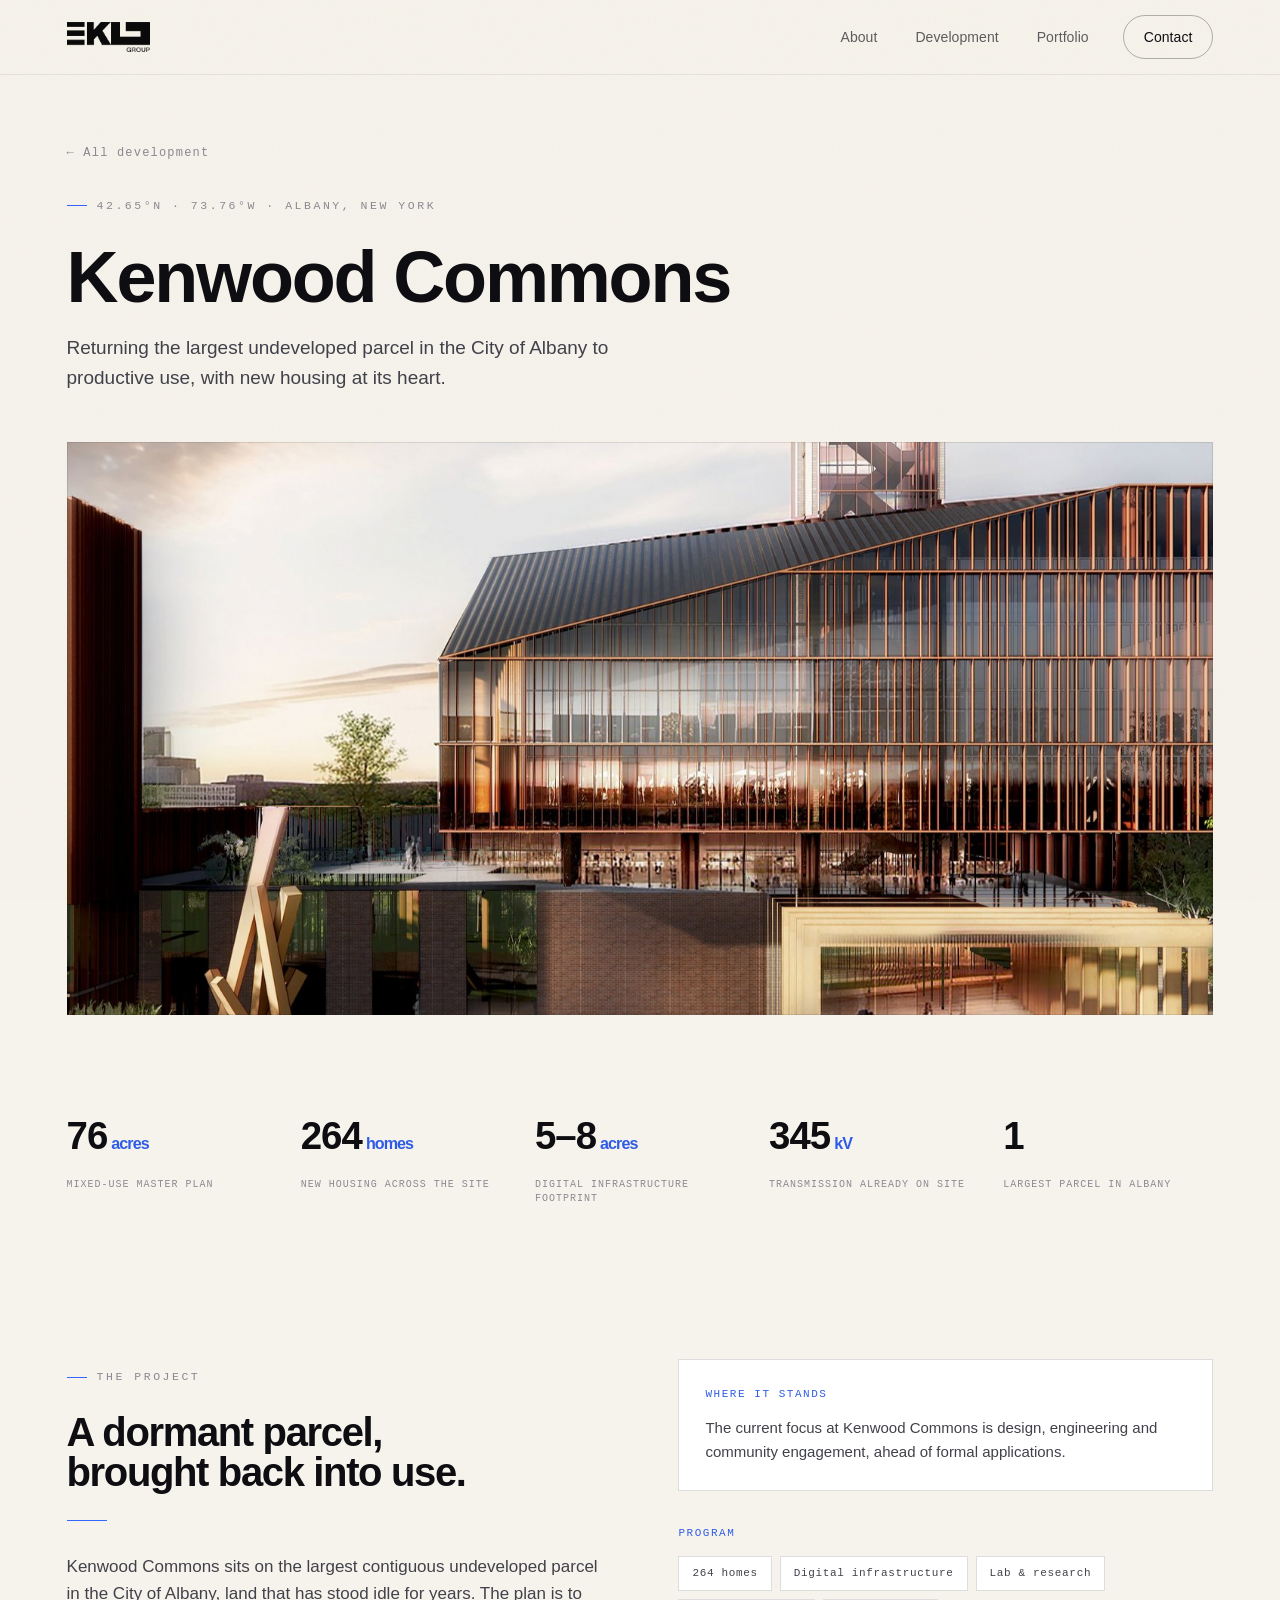
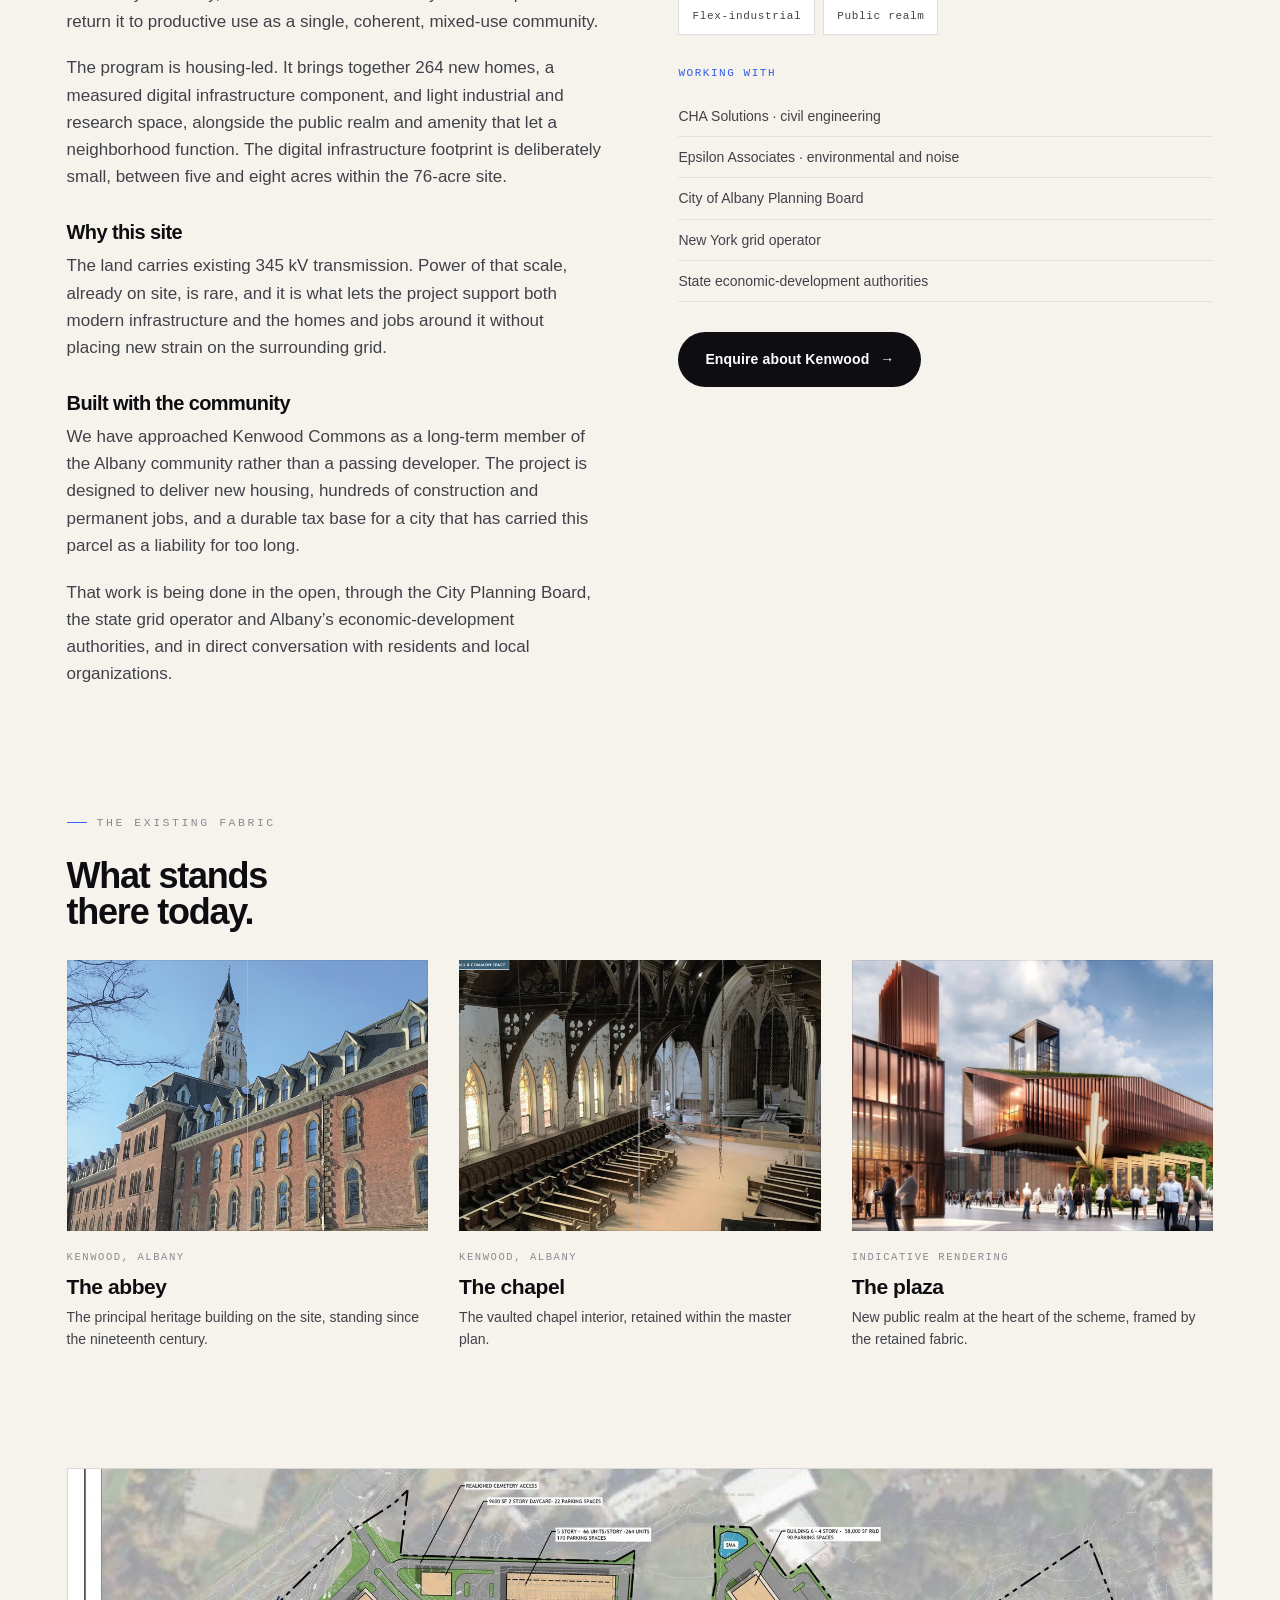
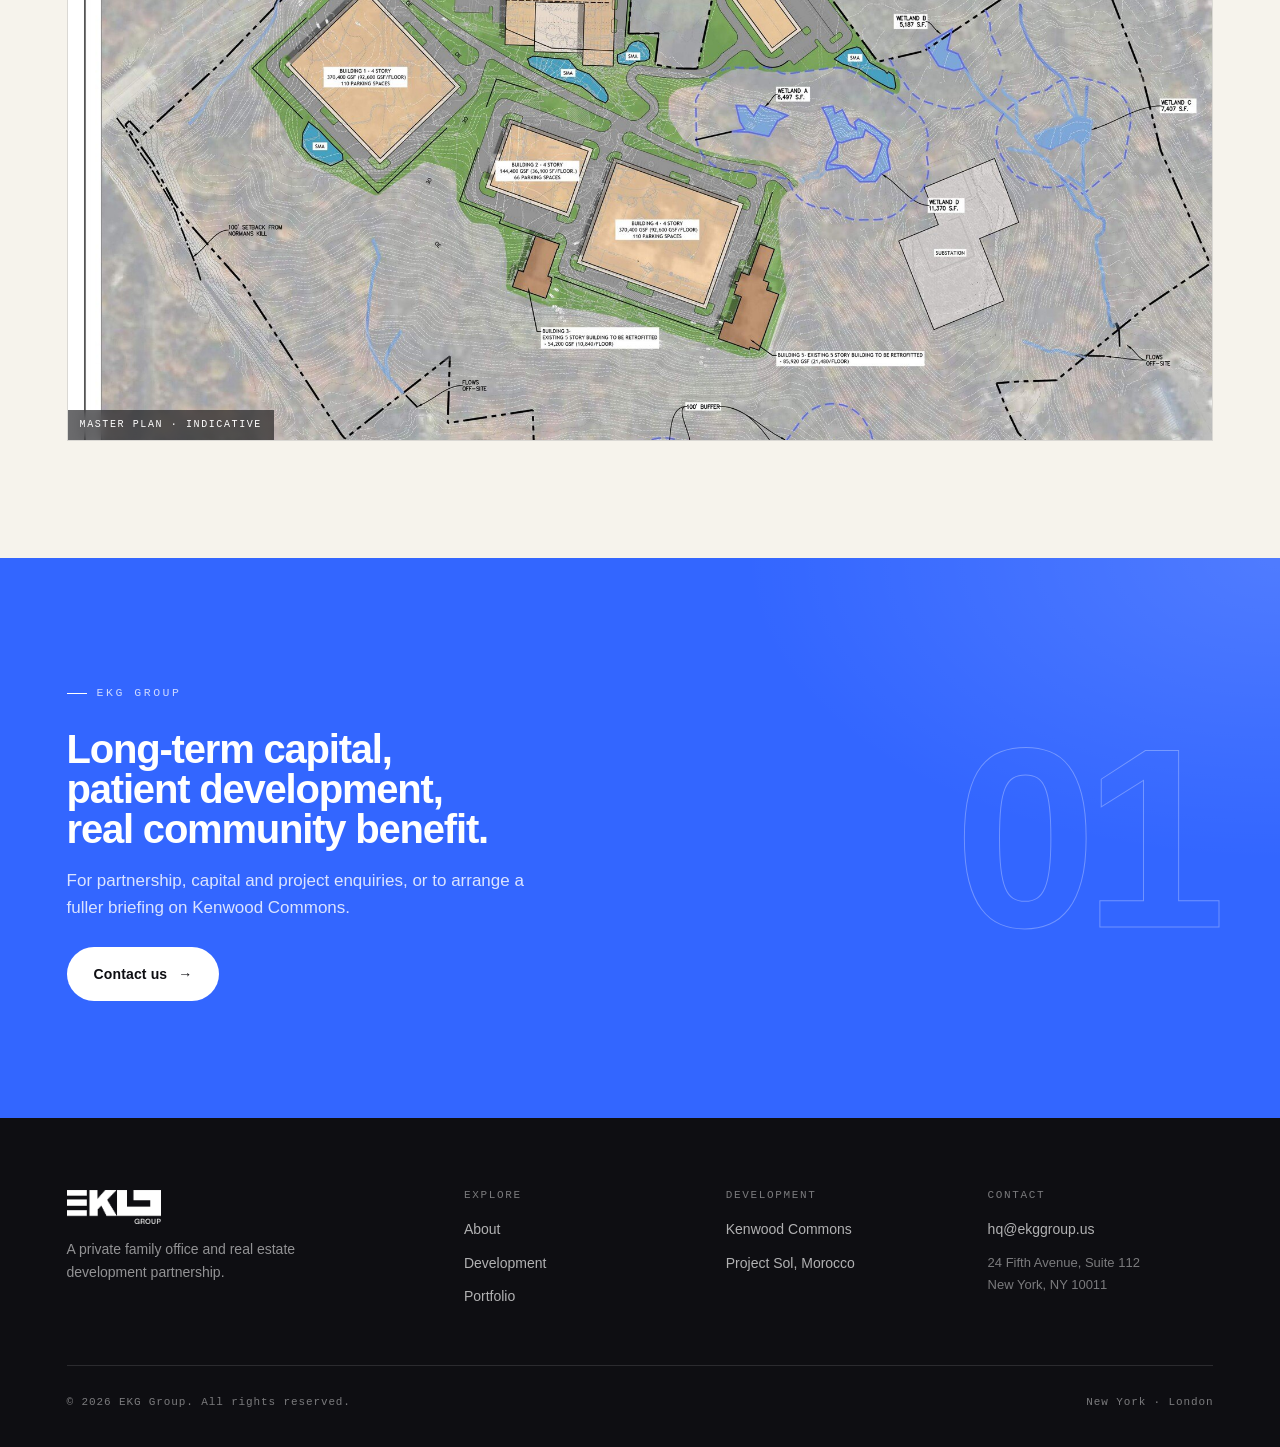
==== projects/kenwood-commons.html @ bfcb8fe4 "EKG Group website — go-live build v62" ====
<!DOCTYPE html>
<html lang="en-US">
<head>
<meta charset="UTF-8">
<meta name="viewport" content="width=device-width, initial-scale=1.0">
<title>Kenwood Commons — Albany, New York | EKG Group</title>
<meta name="description" content="Kenwood Commons is a 76-acre, housing-led mixed-use development on the largest contiguous undeveloped parcel in the City of Albany, on existing 345 kV transmission.">
<meta name="theme-color" content="#F6F3EC">
<link rel="icon" type="image/png" href="../assets/favicon.png">
<link rel="stylesheet" href="../styles.css?v=54">
<noscript><style>.reveal{opacity:1!important;transform:none!important}</style></noscript>
</head>
<body>
<div class="grain" aria-hidden="true"></div>

<!-- ===================== NAV ===================== -->
<nav class="top scrolled" id="nav">
  <a class="brand" href="../index.html" aria-label="EKG Group home">
    <img class="logo-img" src="../assets/brand/EKG_Logo_Black_trim.png" alt="EKG Group">
  </a>
  <button class="menu-btn" id="menuBtn" aria-label="Menu"><span></span><span></span><span></span></button>
  <div class="navlinks" id="navlinks">
    <a href="../index.html#about">About</a>
    <a href="../index.html#development">Development</a>
    <a href="../index.html#portfolio">Portfolio</a>
    
    <a class="cta" href="../index.html#contact">Contact</a>
  </div>
</nav>

<!-- ===================== SUBHERO ===================== -->
<header class="subhero">
  <div class="wrap">
    <a class="backlink" href="../index.html#development">&larr; All development</a>
    <span class="eyebrow">42.65&deg;N &middot; 73.76&deg;W &middot; Albany, New York</span>
    <h1 style="font-size:clamp(38px,6vw,72px);letter-spacing:-.03em">Kenwood Commons</h1>
    <p class="sub" style="max-width:56ch;margin-top:20px;font-size:19px">Returning the largest undeveloped parcel in the City of Albany to productive use, with new housing at its heart.</p>
  </div>
  <div class="wrap">
    <div class="full-media par" data-par="16"><img src="../assets/renderings/kenwood-portal.jpg" alt="Kenwood Commons portal, indicative rendering"></div>
  </div>
</header>

<!-- ===================== STATS ===================== -->
<section style="padding-top:clamp(40px,6vh,70px);padding-bottom:0">
  <div class="wrap">
    <div class="project-stats" style="border-top:0">
      <div class="stat"><div class="num">76<span class="u">acres</span></div><div class="lbl">Mixed-use master plan</div></div>
      <div class="stat"><div class="num">264<span class="u">homes</span></div><div class="lbl">New housing across the site</div></div>
      <div class="stat"><div class="num">5&ndash;8<span class="u">acres</span></div><div class="lbl">Digital infrastructure footprint</div></div>
      <div class="stat"><div class="num">345<span class="u">kV</span></div><div class="lbl">Transmission already on site</div></div>
      <div class="stat"><div class="num">1</div><div class="lbl">Largest parcel in Albany</div></div>
    </div>
  </div>
</section>

<!-- ===================== BODY ===================== -->
<section>
  <div class="wrap split" style="align-items:start">
    <div class="prose reveal">
      <span class="eyebrow">The project</span>
      <h2 class="title" style="font-size:clamp(26px,3.4vw,40px)">A dormant parcel, brought back into use.</h2>
      <hr class="accent">
      <p>Kenwood Commons sits on the largest contiguous undeveloped parcel in the City of Albany, land that has stood idle for years. The plan is to return it to productive use as a single, coherent, mixed-use community.</p>
      <p>The program is housing-led. It brings together 264 new homes, a measured digital infrastructure component, and light industrial and research space, alongside the public realm and amenity that let a neighborhood function. The digital infrastructure footprint is deliberately small, between five and eight acres within the 76-acre site.</p>
      <h3>Why this site</h3>
      <p>The land carries existing 345 kV transmission. Power of that scale, already on site, is rare, and it is what lets the project support both modern infrastructure and the homes and jobs around it without placing new strain on the surrounding grid.</p>
      <h3>Built with the community</h3>
      <p>We have approached Kenwood Commons as a long-term member of the Albany community rather than a passing developer. The project is designed to deliver new housing, hundreds of construction and permanent jobs, and a durable tax base for a city that has carried this parcel as a liability for too long.</p>
      <p>That work is being done in the open, through the City Planning Board, the state grid operator and Albany&rsquo;s economic-development authorities, and in direct conversation with residents and local organizations.</p>
    </div>

    <aside class="reveal d1" style="position:sticky;top:100px">
      <div class="callout">
        <div class="lab">Where it stands</div>
        <p style="font-size:15px">The current focus at Kenwood Commons is design, engineering and community engagement, ahead of formal applications.</p>
      </div>
      <div class="partners" style="margin-top:34px">
        <div class="lab">Program</div>
        <div class="tagrow">
          <span class="tag">264 homes</span>
          <span class="tag">Digital infrastructure</span>
          <span class="tag">Lab &amp; research</span>
          <span class="tag">Flex-industrial</span>
          <span class="tag">Public realm</span>
        </div>
      </div>
      <div class="partners" style="margin-top:30px">
        <div class="lab">Working with</div>
        <ul>
          <li>CHA Solutions &middot; civil engineering</li>
          <li>Epsilon Associates &middot; environmental and noise</li>
          <li>City of Albany Planning Board</li>
          <li>New York grid operator</li>
          <li>State economic-development authorities</li>
        </ul>
      </div>
      <a class="btn btn-primary" href="../index.html#contact" style="margin-top:30px">Enquire about Kenwood <span class="arr">&rarr;</span></a>
    </aside>
  </div>
</section>

<!-- ===================== HERITAGE ===================== -->
<section style="padding-top:0">
  <div class="wrap">
    <span class="eyebrow">The existing fabric</span>
    <h2 class="title" style="font-size:clamp(24px,3vw,36px);margin-bottom:30px">What stands there today.</h2>
    <div class="pgrid">
      <article class="pcard"><div class="ph"><img src="../assets/gallery/kenwood-abbey.jpg" alt="The historic abbey building at Kenwood" loading="lazy"></div><div class="meta"><div class="loc">Kenwood, Albany</div><h3>The abbey</h3><p>The principal heritage building on the site, standing since the nineteenth century.</p></div></article>
      <article class="pcard"><div class="ph"><img src="../assets/gallery/kenwood-chapel.jpg" alt="The chapel interior at Kenwood" loading="lazy"></div><div class="meta"><div class="loc">Kenwood, Albany</div><h3>The chapel</h3><p>The vaulted chapel interior, retained within the master plan.</p></div></article>
      <article class="pcard"><div class="ph"><img src="../assets/renderings/kenwood-plaza.jpg" alt="Kenwood Commons plaza, indicative rendering" loading="lazy"></div><div class="meta"><div class="loc">Indicative rendering</div><h3>The plaza</h3><p>New public realm at the heart of the scheme, framed by the retained fabric.</p></div></article>
    </div>
  </div>
</section>

<!-- ===================== SITE PLAN ===================== -->
<section style="padding-top:0">
  <div class="wrap">
    <div class="media reveal" style="aspect-ratio:16/8;border:1px solid var(--line)">
      <img src="../assets/renderings/kenwood-plan.jpg" alt="Kenwood Commons master plan" style="object-position:50% 35%">
      <span class="cap">Master plan &middot; indicative</span>
    </div>
  </div>
</section>

<!-- ===================== CLOSING CTA ===================== -->
<section class="divider">
  <div class="wrap">
    <div>
      <span class="eyebrow">EKG Group</span>
      <h2>Long-term capital, patient development, real community benefit.</h2>
      <p class="sub">For partnership, capital and project enquiries, or to arrange a fuller briefing on Kenwood Commons.</p>
      <a class="btn btn-primary" href="../index.html#contact" style="margin-top:26px">Contact us <span class="arr">&rarr;</span></a>
    </div>
    <div class="bignum" aria-hidden="true">01</div>
  </div>
</section>

<!-- ===================== FOOTER ===================== -->
<footer>
  <div class="wrap">
    <div class="ftop">
      <div style="max-width:32ch">
        <img class="logo-img" src="../assets/brand/EKG_Logo_White_trim.png" alt="EKG Group">
        <p style="font-size:14px;color:rgba(255,255,255,.55);margin-top:14px">A private family office and real estate development partnership.</p>
      </div>
      <div class="fcol">
        <h4>Explore</h4>
        <a href="../index.html#about">About</a>
        <a href="../index.html#development">Development</a>
        <a href="../index.html#portfolio">Portfolio</a>
        
      </div>
      <div class="fcol">
        <h4>Development</h4>
        <a href="kenwood-commons.html">Kenwood Commons</a>
        <a href="../index.html#sababa">Project Sol, Morocco</a>
      </div>
      <div class="fcol">
        <h4>Contact</h4>
        <a href="mailto:hq@ekggroup.us">hq@ekggroup.us</a>
        <address>24 Fifth Avenue, Suite 112<br>New York, NY 10011</address>
      </div>
    </div>
    <div class="fbot">
      <span>&copy; 2026 EKG Group. All rights reserved.</span>
      <span>New York &middot; London</span>
    </div>
  </div>
</footer>

<script src="../motion.js?v=54"></script>
<script>
const mb=document.getElementById('menuBtn'),nl=document.getElementById('navlinks');
mb.addEventListener('click',()=>{mb.classList.toggle('open');nl.classList.toggle('open');});
nl.querySelectorAll('a').forEach(a=>a.addEventListener('click',()=>{mb.classList.remove('open');nl.classList.remove('open');}));
</script>
</body>
</html>
---- styles.css ----
/* ============================================================
   EKG GROUP — flagship site (v3.4)
   Drafting-paper light. Warm cream ground, hairline structure,
   ink type, engineering-mono annotations, one electric blue.
   Keeps: animated hero grid (blue on paper), telemetry readouts,
   before/after comparator, draggable filmstrip.
   ============================================================ */

:root{
  --blue:#3366FF;
  --blue-lift:#2E5CE6;      /* on light ground, "lift" = slightly deeper for contrast */
  --blue-deep:#1E3AC0;
  --blue-glow:rgba(51,102,255,.30);

  --paper:#F6F3EC;          /* warm drafting-paper ground */
  --paper-2:#FFFFFF;        /* alternating band */
  --card:#FFFFFF;           /* raised tile fill on paper */
  --card-2:#FBF9F4;         /* tile fill on white bands */
  --ink:#0E0E12;            /* headings / footer ground */
  --ink-2:#14141A;
  --body:#41414A;           /* body text */
  --fog:#41414A;            /* legacy alias — body text */
  --mute:#8A8A92;           /* labels / captions */
  --line:rgba(14,14,18,.14);
  --line-2:rgba(14,14,18,.07);
  --line-w:rgba(255,255,255,.12);   /* hairlines on dark/blue grounds */

  --max:1320px;
  --gutter:clamp(22px,5.2vw,88px);
  --sans:'Helvetica Neue','Inter',-apple-system,BlinkMacSystemFont,Arial,sans-serif;
  --mono:'SF Mono',ui-monospace,'JetBrains Mono','Menlo',monospace;
  --ease:cubic-bezier(.22,.61,.36,1);
  --ease-out:cubic-bezier(.16,1,.3,1);
}

*{box-sizing:border-box;margin:0;padding:0}
html{scroll-behavior:smooth;-webkit-text-size-adjust:100%}
body{
  font-family:var(--sans);
  color:var(--body);
  background:var(--paper);
  line-height:1.6;
  font-size:17px;font-weight:400;
  -webkit-font-smoothing:antialiased;-moz-osx-font-smoothing:grayscale;
  overflow-x:hidden;
}
img{max-width:100%;display:block}
a{color:inherit;text-decoration:none}
::selection{background:var(--blue);color:#fff}

/* ---------- Type ---------- */
h1,h2,h3,h4{color:var(--ink);font-weight:700;letter-spacing:-.03em;line-height:1.0}
.eyebrow{
  display:inline-flex;align-items:center;gap:10px;
  font-family:var(--mono);
  font-size:11.5px;font-weight:500;letter-spacing:.22em;text-transform:uppercase;
  color:var(--mute);margin-bottom:26px;
}
.eyebrow::before{content:"";width:20px;height:1px;background:var(--blue)}
.eyebrow.plain::before{display:none}
.eyebrow.blue{color:var(--blue-lift)}
h2.title{font-size:clamp(26px,3.8vw,48px);max-width:19ch;letter-spacing:-.034em;text-wrap:balance}
.accent{width:40px;height:1px;background:var(--blue);margin:28px 0 32px;border:0}
.lead{font-size:clamp(18px,2vw,23px);line-height:1.5;color:var(--body);max-width:60ch;font-weight:400}
p+p{margin-top:1.15em}
.fine{font-size:13px;color:var(--mute);letter-spacing:.01em}

/* registration mark — subtle technical crosshair */
.reg{position:relative;display:inline-block;width:15px;height:15px;opacity:.6;flex:0 0 auto}
.reg::before,.reg::after{content:"";position:absolute;background:var(--blue-lift)}
.reg::before{left:50%;top:0;bottom:0;width:1px;transform:translateX(-50%)}
.reg::after{top:50%;left:0;right:0;height:1px;transform:translateY(-50%)}

/* ---------- Layout ---------- */
.wrap{max-width:var(--max);margin:0 auto;padding:0 var(--gutter)}
section{padding:clamp(88px,13vh,168px) 0;position:relative}
.band-2{background:var(--paper-2)}
.hair{height:1px;background:var(--line);border:0}
.split{display:grid;grid-template-columns:1fr 1fr;gap:clamp(40px,6vw,96px);align-items:center}
.split.text-right .col-text{order:2}

/* ---------- Buttons ---------- */
.btn{
  display:inline-flex;align-items:center;gap:11px;
  font-size:14px;font-weight:600;letter-spacing:.01em;
  padding:15px 26px;border-radius:44px;cursor:pointer;border:1px solid transparent;
  transition:transform .3s var(--ease),background .3s,color .3s,border-color .3s,box-shadow .3s;
  white-space:nowrap;
}
.btn .arr{transition:transform .3s var(--ease)}
.btn:hover .arr{transform:translateX(4px)}
.btn-primary{background:var(--ink);color:#fff}
.btn-primary:hover{transform:translateY(-2px);background:var(--blue)}
.btn-ghost{border-color:rgba(14,14,18,.3);color:var(--ink)}
.btn-ghost:hover{border-color:var(--ink);background:rgba(14,14,18,.04)}
.btn-blue{background:var(--blue);color:#fff;box-shadow:0 12px 34px -14px var(--blue-glow)}
.btn-blue:hover{background:var(--blue-deep);transform:translateY(-2px)}
.btn-dark{background:var(--ink);color:#fff}
.btn-dark:hover{transform:translateY(-2px);background:var(--blue)}

/* ---------- Nav ---------- */
nav.top{
  position:fixed;top:0;left:0;right:0;z-index:100;
  display:flex;align-items:center;justify-content:space-between;
  padding:24px var(--gutter);
  transition:background .4s var(--ease),padding .4s var(--ease),border-color .4s;
  border-bottom:1px solid transparent;
}
nav.top.scrolled .brand .logo-img{height:30px}
nav.top.scrolled{
  background:rgba(246,243,236,.82);
  backdrop-filter:saturate(160%) blur(16px);-webkit-backdrop-filter:saturate(160%) blur(16px);
  border-bottom-color:var(--line-2);
  padding-top:15px;padding-bottom:15px;
}
.brand{display:flex;align-items:center;gap:11px;z-index:2}
.brand .logo-img{height:36px;width:auto;display:block;transition:height .35s var(--ease)}
.navlinks{display:flex;gap:6px;align-items:center}
.navlinks a{
  position:relative;font-size:14px;font-weight:500;letter-spacing:.005em;color:rgba(14,14,18,.66);
  padding:9px 16px;transition:color .22s;
}
.navlinks a:not(.cta)::after{
  content:"";position:absolute;left:16px;right:16px;bottom:6px;height:1px;background:var(--blue-lift);
  transform:scaleX(0);transform-origin:left;transition:transform .3s var(--ease);
}
.navlinks a:not(.cta):hover{color:var(--ink)}
.navlinks a:not(.cta):hover::after{transform:scaleX(1)}
.navlinks a.cta{
  border:1px solid rgba(14,14,18,.3);border-radius:44px;color:var(--ink);margin-left:12px;padding:10px 20px;
  transition:background .25s,color .25s,border-color .25s;
}
.navlinks a.cta:hover{background:var(--ink);color:#fff;border-color:var(--ink)}
.menu-btn{display:none;background:none;border:0;cursor:pointer;width:30px;height:22px;position:relative;z-index:2}
.menu-btn span{position:absolute;left:0;right:0;height:2px;background:var(--ink);transition:.3s var(--ease)}
.menu-btn span:nth-child(1){top:2px}
.menu-btn span:nth-child(2){top:10px}
.menu-btn span:nth-child(3){top:18px}
.menu-btn.open span:nth-child(1){top:10px;transform:rotate(45deg)}
.menu-btn.open span:nth-child(2){opacity:0}
.menu-btn.open span:nth-child(3){top:10px;transform:rotate(-45deg)}

/* ============================================================
   HERO — drafting paper, split: statement left, image stack right.
   The animated blue grid draws across the whole sheet.
   ============================================================ */
.hero{
  position:relative;min-height:100vh;min-height:100svh;
  display:flex;flex-direction:column;justify-content:flex-end;
  overflow:hidden;background:var(--paper);
  padding-top:clamp(96px,11.5vh,136px);
  padding-bottom:clamp(24px,4vh,52px);
}
.hero .scrim{
  position:absolute;inset:0;z-index:1;
  background:
    radial-gradient(110% 70% at 82% 0%,rgba(51,102,255,.07),transparent 55%),
    radial-gradient(90% 60% at 0% 100%,rgba(51,102,255,.05),transparent 60%);
}
#gridcanvas{position:absolute;inset:0;z-index:2}
.hero .inner{position:relative;z-index:3;width:100%;max-width:var(--max);margin:0 auto;padding:0 var(--gutter)}
.hgrid{display:grid;grid-template-columns:1.04fr .96fr;gap:clamp(36px,5vw,84px);align-items:center}
.hero .eyebrow{color:var(--mute)}
.hero .eyebrow::before{background:var(--blue-lift)}
.hero h1{
  font-size:clamp(32px,4vw,56px);line-height:1.02;letter-spacing:-.038em;max-width:17ch;font-weight:700;
}
.hero h1 .hl{color:var(--blue)}
.hero .sub{
  font-size:clamp(16.5px,1.5vw,19px);color:var(--body);max-width:52ch;margin-top:26px;line-height:1.58;
}
.hero .actions{display:flex;gap:14px;flex-wrap:wrap;margin-top:34px}

/* hero image stack — staggered pair, paper-framed */
.hmedia{position:relative;min-height:clamp(380px,52vh,560px)}
.hmedia .hm{position:absolute;overflow:hidden;background:var(--card)}
.hmedia .hm img{width:100%;height:100%;object-fit:cover}
.hmedia .hm .cap{
  position:absolute;left:0;bottom:0;z-index:3;
  font-family:var(--mono);font-size:9.5px;letter-spacing:.15em;text-transform:uppercase;
  color:#fff;background:rgba(8,8,11,.6);backdrop-filter:blur(6px);padding:7px 11px;font-weight:500;
}
.hmedia .hm::after{content:"";position:absolute;inset:0;border:1px solid rgba(14,14,18,.1);pointer-events:none}
.hmedia .hm-main{top:0;right:0;width:76%;height:86%;box-shadow:0 30px 70px -34px rgba(14,14,18,.4)}
.hmedia .hm-main .cap{left:auto;right:0}
.hmedia .hm-sub{
  left:0;bottom:0;width:52%;aspect-ratio:16/11;
  border:6px solid var(--paper);box-shadow:0 26px 60px -28px rgba(14,14,18,.45);
}

/* staged entrance */
.hero .eyebrow,.hero h1,.hero .sub,.hero .actions,.hero .ticker,.hero .hmedia{opacity:0;transform:translateY(26px)}
.hero-in .hero .eyebrow{transition:opacity .8s var(--ease-out) .12s,transform .8s var(--ease-out) .12s;opacity:1;transform:none}
.hero-in .hero h1{transition:opacity 1s var(--ease-out) .26s,transform 1s var(--ease-out) .26s;opacity:1;transform:none}
.hero-in .hero .sub{transition:opacity .9s var(--ease-out) .48s,transform .9s var(--ease-out) .48s;opacity:1;transform:none}
.hero-in .hero .actions{transition:opacity .9s var(--ease-out) .64s,transform .9s var(--ease-out) .64s;opacity:1;transform:none}
.hero-in .hero .hmedia{transition:opacity 1.1s var(--ease-out) .4s,transform 1.1s var(--ease-out) .4s;opacity:1;transform:none}
.hero-in .hero .ticker{transition:opacity 1s var(--ease-out) .88s,transform 1s var(--ease-out) .88s;opacity:1;transform:none}

/* hero telemetry ticker */
.ticker{display:flex;flex-wrap:wrap;margin-top:clamp(26px,4vh,50px);border-top:1px solid var(--line);padding-top:24px}
.ticker .ti{padding-right:clamp(26px,4vw,60px);margin-right:clamp(26px,4vw,60px);border-right:1px solid var(--line-2)}
.ticker .ti:last-child{border-right:0;margin-right:0}
.ticker .tv{font-size:clamp(21px,2.3vw,28px);color:var(--ink);font-weight:600;letter-spacing:-.02em;line-height:1}
.ticker .tl{display:block;font-family:var(--mono);font-size:10.5px;letter-spacing:.16em;text-transform:uppercase;color:var(--mute);margin-top:10px}

/* ============================================================
   MARQUEE
   ============================================================ */
.marquee{background:var(--paper-2);border-top:1px solid var(--line-2);border-bottom:1px solid var(--line-2);
  padding:22px 0;overflow:hidden;position:relative}
.marquee .track{display:flex;white-space:nowrap;width:max-content;animation:scrollx 46s linear infinite}
.marquee:hover .track{animation-play-state:paused}
.marquee .mi{font-family:var(--mono);font-size:12px;letter-spacing:.16em;text-transform:uppercase;color:var(--mute);
  padding:0 30px;display:inline-flex;align-items:center;gap:30px}
.marquee .mi::after{content:"+";color:var(--blue);font-size:12px}
@keyframes scrollx{to{transform:translateX(-50%)}}

/* ============================================================
   MEDIA — sharp rectangles, hairline frame
   ============================================================ */
.media{position:relative;overflow:hidden;background:var(--card-2)}
.media img{width:100%;height:100%;object-fit:cover;transition:transform 1.2s var(--ease-out)}
.arch-tr,.arch-tl,.arch-full{border-radius:0}
.media .cap{
  position:absolute;left:0;bottom:0;z-index:3;
  font-family:var(--mono);font-size:10px;letter-spacing:.16em;text-transform:uppercase;
  color:#fff;background:rgba(8,8,11,.6);backdrop-filter:blur(6px);
  padding:7px 12px;font-weight:500;
}
.media .frameline{position:absolute;inset:0;z-index:2;border:1px solid rgba(14,14,18,.1);pointer-events:none}
.par img{will-change:transform}

/* ============================================================
   ABOUT — layered image pair
   ============================================================ */
.figrow{display:flex;gap:44px;margin-top:44px;flex-wrap:wrap}
.figrow .fig .fn{font-size:clamp(26px,3vw,40px);font-weight:700;color:var(--ink);letter-spacing:-.025em;font-variant-numeric:tabular-nums;line-height:1}
.figrow .fig .fn .u{color:var(--blue-lift);font-size:.5em;font-weight:600}
.figrow .fig .fl{font-family:var(--mono);font-size:11px;letter-spacing:.13em;text-transform:uppercase;color:var(--mute);margin-top:11px}
.col-media{position:relative}
.col-media .media{aspect-ratio:4/5}
.col-media .stack2{
  position:absolute;left:calc(-1 * clamp(18px,3vw,44px));bottom:calc(-1 * clamp(22px,4vh,46px));
  width:48%;aspect-ratio:16/11;overflow:hidden;z-index:4;
  border:6px solid var(--paper);box-shadow:0 26px 60px -28px rgba(14,14,18,.4);background:var(--card);
}
.col-media .stack2 img{width:100%;height:100%;object-fit:cover}
/* main About image caption sits right so the overlapping inset never covers it */
.col-media > .media > .cap{left:auto;right:0}
.col-media .stack2 .cap{
  position:absolute;left:0;bottom:0;font-family:var(--mono);font-size:9px;letter-spacing:.14em;text-transform:uppercase;
  color:#fff;background:rgba(8,8,11,.6);padding:6px 10px;
}

/* ============================================================
   APPROACH — hairline grid
   ============================================================ */
.approach-head{max-width:60ch;margin-bottom:clamp(44px,7vh,80px)}
.approach-grid{display:grid;grid-template-columns:repeat(2,1fr);border-top:1px solid var(--line)}
.acell{padding:clamp(30px,3.6vw,52px) clamp(30px,3.6vw,52px) clamp(34px,4vw,58px);
  border-bottom:1px solid var(--line);position:relative;transition:background .35s var(--ease)}
.acell:nth-child(odd){border-right:1px solid var(--line)}
.acell:hover{background:var(--card-2)}
.acell .cn{font-family:var(--mono);font-size:11px;letter-spacing:.16em;text-transform:uppercase;color:var(--blue-lift);display:block;margin-bottom:22px}
.acell h3{font-size:clamp(21px,2.3vw,28px);color:var(--ink);margin-bottom:14px;letter-spacing:-.02em}
.acell p{font-size:15.5px;color:var(--body);line-height:1.6;max-width:46ch}
.acell.lead-cell::before{content:"";position:absolute;top:-1px;left:0;width:56px;height:2px;background:var(--blue)}

/* ============================================================
   CURRENT DEVELOPMENT — powered-land grid
   ============================================================ */
.powered{background:var(--paper);position:relative;overflow:hidden}
.powered::before{content:"";position:absolute;inset:0;z-index:0;opacity:.7;
  background:radial-gradient(55% 45% at 92% 2%,rgba(51,102,255,.07),transparent 60%)}
.powered .wrap{position:relative;z-index:1}
.powered .phead{max-width:64ch;margin-bottom:clamp(50px,7vh,84px)}

.devgrid{display:grid;grid-template-columns:repeat(2,1fr);gap:clamp(16px,1.8vw,22px)}
.devcard{position:relative;border:1px solid var(--line);overflow:hidden;background:var(--card);
  min-height:460px;display:flex;flex-direction:column;justify-content:flex-end;
  transition:transform .5s var(--ease-out),border-color .5s,box-shadow .5s}
.devcard:hover{transform:translateY(-3px);border-color:rgba(51,102,255,.55);box-shadow:0 30px 60px -34px rgba(14,14,18,.3)}
.devcard.photo .imgwrap{position:absolute;inset:0;z-index:0}
.devcard.photo .imgwrap img{width:100%;height:100%;object-fit:cover;transition:transform 1.4s var(--ease-out)}
.devcard.photo:hover .imgwrap img{transform:scale(1.05)}
.devcard.photo .imgwrap::after{content:"";position:absolute;inset:0;
  background:linear-gradient(180deg,rgba(8,8,11,.66) 0%,rgba(8,8,11,.30) 24%,rgba(8,8,11,.72) 56%,rgba(8,8,11,.97) 100%)}
.devcard .cardinner{position:relative;z-index:2;padding:clamp(26px,2.8vw,40px)}
.devcard .toprow{position:absolute;top:0;left:0;right:0;z-index:2;display:flex;justify-content:space-between;
  align-items:flex-start;padding:clamp(22px,2.6vw,30px)}
.coord{font-family:var(--mono);font-size:11px;letter-spacing:.1em;color:rgba(255,255,255,.68)}
.statusdot{display:inline-flex;align-items:center;gap:8px;font-family:var(--mono);font-size:10px;letter-spacing:.16em;text-transform:uppercase;color:rgba(255,255,255,.8)}
.statusdot .d{width:7px;height:7px;border-radius:50%;background:var(--blue);box-shadow:0 0 0 0 var(--blue-glow);animation:pulse 2.4s infinite}
@keyframes pulse{0%{box-shadow:0 0 0 0 var(--blue-glow)}70%{box-shadow:0 0 0 8px rgba(51,102,255,0)}100%{box-shadow:0 0 0 0 rgba(51,102,255,0)}}
/* photo cards keep white type over the image gradient */
.devcard.photo .loc{color:#9DB4FF}
.devcard.photo h3{color:#fff}
.devcard.photo p{color:rgba(255,255,255,.72)}
.devcard.photo .metaline{border-top:1px solid var(--line-w)}
.devcard.photo .metaline .m .mv{color:#fff}
.devcard.photo .more{color:#fff}
.devcard .loc{font-family:var(--mono);font-size:11px;letter-spacing:.16em;text-transform:uppercase;color:var(--blue-lift);margin-bottom:14px}
.devcard h3{font-size:clamp(25px,2.7vw,36px);letter-spacing:-.025em}
.devcard p{font-size:15px;color:var(--body);margin-top:13px;max-width:44ch;line-height:1.58}
.devcard .metaline{display:flex;gap:24px;flex-wrap:wrap;margin-top:22px;padding-top:20px;border-top:1px solid var(--line-2)}
.devcard .metaline .m .mv{font-size:19px;font-weight:600;color:var(--ink);font-variant-numeric:tabular-nums;line-height:1}
.devcard .metaline .m .ml{font-family:var(--mono);font-size:9.5px;letter-spacing:.12em;text-transform:uppercase;color:var(--mute);margin-top:7px}
.devcard .more{display:inline-flex;align-items:center;gap:9px;margin-top:24px;font-size:13.5px;font-weight:600;color:var(--ink)}
.devcard .more .arr{color:var(--blue-lift);transition:transform .3s var(--ease)}
.devcard .more:hover .arr{transform:translateX(4px)}
/* telemetry cards — white sheet, blue linework */
.devcard .advisory{
  margin-top:16px;padding-top:14px;border-top:1px solid var(--line-w);
  font-family:var(--mono);font-size:10px;letter-spacing:.13em;text-transform:uppercase;
  color:rgba(255,255,255,.58);max-width:none;
}
.devcard.telem .advisory{border-top-color:var(--line-2);color:var(--mute)}
.devcard .imgnote{
  position:absolute;z-index:3;
  right:clamp(22px,2.6vw,30px);top:clamp(52px,6.5vh,68px);
  font-family:var(--mono);font-size:9.5px;letter-spacing:.14em;text-transform:uppercase;
  color:rgba(255,255,255,.5);pointer-events:none;
}
.devcard.telem{background:linear-gradient(160deg,#FFFFFF,var(--card-2))}
.devcard.telem .cardinner{padding-top:clamp(74px,10vh,104px)}
.devcard.telem .coord{color:var(--mute)}
.devcard.telem .statusdot{color:var(--body)}
.telemgraphic{position:absolute;inset:0;z-index:0;opacity:.55}
.telemgraphic svg{width:100%;height:100%}

/* thesis band */
.deepfeature{margin-top:clamp(16px,1.8vw,22px);border:1px solid var(--line);overflow:hidden;background:var(--card)}
.deepfeature .df-in{display:grid;grid-template-columns:1.05fr .95fr;align-items:stretch}
.deepfeature .df-media{position:relative;min-height:360px;overflow:hidden}
.deepfeature .df-media img{position:absolute;inset:0;width:100%;height:100%;object-fit:cover}
.deepfeature .df-media .cap{
  position:absolute;bottom:12px;z-index:3;
  font-family:var(--mono);font-size:10px;letter-spacing:.16em;text-transform:uppercase;
  color:#fff;background:rgba(8,8,11,.6);backdrop-filter:blur(6px);
  padding:7px 12px;font-weight:500;
}
.deepfeature .df-body{padding:clamp(32px,3.6vw,56px);display:flex;flex-direction:column;justify-content:center}
.deepfeature .df-body h3{font-size:clamp(25px,2.8vw,38px);letter-spacing:-.03em;color:var(--ink)}
.deepfeature .df-body p{color:var(--body);font-size:15.5px;margin-top:15px}
.kv-stats{display:grid;grid-template-columns:repeat(4,1fr);gap:16px;margin:24px 0}
.kv-stats .s .v{font-size:clamp(22px,2.4vw,30px);font-weight:700;color:var(--ink);font-variant-numeric:tabular-nums;letter-spacing:-.02em;line-height:1}
.kv-stats .s .v .u{font-size:.42em;color:var(--blue-lift);font-weight:600;margin-left:3px}
.kv-stats .s .l{font-family:var(--mono);font-size:9.5px;letter-spacing:.1em;text-transform:uppercase;color:var(--mute);margin-top:9px;line-height:1.4}

/* ============================================================
   PORTFOLIO — tiles + editorial list
   ============================================================ */
/* portfolio sector filter — sits between the Olympia banner and the sector groups */
.pfilter{display:flex;flex-wrap:wrap;gap:8px;margin-top:clamp(34px,4.6vh,54px);
  padding-top:clamp(22px,2.8vh,30px);border-top:1px solid var(--line)}
.pfilter .pf{font-family:var(--mono);font-size:11px;letter-spacing:.14em;text-transform:uppercase;
  color:var(--mute);background:none;border:1px solid var(--line);border-radius:44px;
  padding:9px 18px;cursor:pointer;transition:color .25s,border-color .25s,background .25s}
.pfilter .pf:hover{color:var(--ink);border-color:var(--ink)}
.pfilter .pf.on{color:#fff;background:var(--ink);border-color:var(--ink)}
.psector{margin-top:clamp(50px,7vh,80px);transition:opacity .4s var(--ease),transform .4s var(--ease)}
.psector.fout{opacity:0;transform:translateY(10px);pointer-events:none}
/* gallery count badge on portfolio cards */
.pcard .ph .gcount{position:absolute;right:10px;bottom:10px;z-index:2;
  font-family:var(--mono);font-size:10px;letter-spacing:.12em;text-transform:uppercase;
  color:#fff;background:rgba(14,14,18,.62);backdrop-filter:blur(6px);-webkit-backdrop-filter:blur(6px);
  padding:6px 10px;display:inline-flex;align-items:center;gap:6px;
  opacity:0;transform:translateY(4px);transition:opacity .35s var(--ease),transform .35s var(--ease)}
.pcard:hover .ph .gcount{opacity:1;transform:none}
.pcard .ph .gcount .gc-arr{color:var(--blue-glow);color:#9DB8FF}
.shead{display:flex;align-items:baseline;justify-content:space-between;gap:16px;
  padding-bottom:22px;margin-bottom:34px;border-bottom:1px solid var(--line)}
.shead h3{font-size:clamp(17px,1.9vw,23px);color:var(--ink);letter-spacing:-.015em}
.shead .ct{font-family:var(--mono);font-size:11px;letter-spacing:.16em;text-transform:uppercase;color:var(--mute)}
.pgrid{display:grid;grid-template-columns:repeat(3,1fr);gap:clamp(22px,2.4vw,34px)}
.pcard{background:none;border:0;display:flex;flex-direction:column}
.pcard .ph{aspect-ratio:4/3;overflow:hidden;background:var(--card-2);position:relative}
.pcard .ph::after{content:"";position:absolute;inset:0;border:1px solid rgba(14,14,18,.08);pointer-events:none}
.pcard .ph img{width:100%;height:100%;object-fit:cover;transition:transform 1.1s var(--ease-out)}
.pcard:hover .ph img{transform:scale(1.045)}
.pcard .meta{padding:18px 0 0}
.pcard .loc{font-family:var(--mono);font-size:10.5px;letter-spacing:.15em;text-transform:uppercase;color:var(--mute);margin-bottom:10px}
.pcard h3{font-size:21px;color:var(--ink);letter-spacing:-.02em;transition:color .25s}
.pcard:hover h3{color:var(--blue-lift)}
.pcard p{font-size:14px;color:var(--body);margin-top:10px;line-height:1.55}
.pcard .type{margin-top:15px;font-family:var(--mono);font-size:10px;letter-spacing:.12em;text-transform:uppercase;color:var(--mute)}

/* editorial list */
.ledger{margin-top:clamp(46px,6vh,72px);border-top:1px solid var(--line)}
.ledger .lhead{font-family:var(--mono);font-size:11px;letter-spacing:.18em;text-transform:uppercase;color:var(--mute);padding:26px 0 8px}
.lrow{display:grid;grid-template-columns:1.5fr 1.2fr auto;gap:20px;padding:22px 0;border-bottom:1px solid var(--line);
  align-items:baseline;transition:padding .3s var(--ease),background .3s;position:relative}
.lrow::after{content:"↗";position:absolute;right:2px;top:22px;color:var(--mute);font-size:15px;transition:color .3s,transform .3s var(--ease)}
.lrow:hover{padding-left:14px}
.lrow:hover::after{color:var(--blue-lift);transform:translate(3px,-3px)}
.lrow .nm{font-size:clamp(17px,1.8vw,21px);color:var(--ink);font-weight:600;letter-spacing:-.01em}
.lrow .lc{font-size:14px;color:var(--body)}
.lrow .ty{font-family:var(--mono);font-size:11px;letter-spacing:.08em;text-transform:uppercase;color:var(--mute);padding-right:26px}
/* press — dark editorial band, white masthead cards */
.press-band{background:var(--ink);position:relative;overflow:hidden}
.press-band::before{content:"";position:absolute;inset:0;
  background:radial-gradient(90% 70% at 85% 0%,rgba(51,102,255,.14),transparent 55%);pointer-events:none}
.press-band .wrap{position:relative}
.press-band .eyebrow{color:rgba(255,255,255,.45)}
.press-band .eyebrow::before{background:var(--blue)}
.press-band h2.title{color:#fff}
.press-band .lead{color:rgba(255,255,255,.6)}
.pressgrid{display:grid;grid-template-columns:repeat(3,1fr);gap:clamp(14px,1.6vw,22px);margin-top:clamp(38px,5vh,58px)}
.presscard{display:flex;flex-direction:column;background:#fff;border:1px solid transparent;
  padding:clamp(24px,2.6vw,34px);text-decoration:none;color:inherit;position:relative;
  box-shadow:0 30px 60px -30px rgba(0,0,0,.55);
  transition:transform .45s var(--ease),box-shadow .45s var(--ease)}
.presscard::before{content:"";position:absolute;left:0;right:0;top:0;height:2px;background:var(--blue);
  transform:scaleX(0);transform-origin:left;transition:transform .5s var(--ease)}
.presscard:hover{transform:translateY(-6px);box-shadow:0 44px 80px -34px rgba(0,0,0,.7)}
.presscard:hover::before{transform:scaleX(1)}
.presscard .plogo{height:44px;display:flex;align-items:center;
  padding-bottom:18px;margin-bottom:18px;border-bottom:1px solid var(--line)}
.presscard .plogo img{height:100%;width:auto;max-width:92%;object-fit:contain;object-position:left center}
.presscard .plogo.plogo-tall{height:58px}
.presscard h3{font-size:clamp(19px,1.9vw,24px);line-height:1.22;letter-spacing:-.015em;color:var(--ink);font-weight:700;margin:0 0 12px}
.presscard p{font-size:14.5px;line-height:1.6;color:var(--body);margin:0 0 26px}
.presscard .pread{margin-top:auto;font-family:var(--mono);font-size:11.5px;letter-spacing:.1em;text-transform:uppercase;color:var(--ink)}
.presscard .pread .arr{color:var(--blue);display:inline-block;transition:transform .3s var(--ease)}
.presscard:hover .pread .arr{transform:translate(3px,-3px)}
@media(max-width:900px){.pressgrid{grid-template-columns:1fr}}

/* ============================================================
   LEADERSHIP
   ============================================================ */
.team{display:grid;grid-template-columns:repeat(3,1fr);gap:clamp(18px,2vw,26px);margin-top:clamp(44px,6vh,66px)}
.person{border:1px solid var(--line);padding:clamp(28px,2.8vw,38px);background:var(--card);
  transition:transform .45s var(--ease-out),border-color .45s,box-shadow .45s}
.person:hover{transform:translateY(-3px);border-color:rgba(51,102,255,.5);box-shadow:0 26px 50px -30px rgba(14,14,18,.25)}
.person .mono{display:flex;align-items:center;justify-content:space-between;margin-bottom:28px}
.person .ini{font-size:30px;font-weight:700;color:var(--ink);letter-spacing:-.02em}
.person .accent-b{width:34px;height:34px;background:linear-gradient(135deg,var(--blue),var(--blue-deep))}
.person h3{font-size:20px;letter-spacing:-.015em;color:var(--ink)}
.person .role{font-family:var(--mono);font-size:11px;letter-spacing:.14em;text-transform:uppercase;color:var(--blue-lift);margin:9px 0 17px}
.person p{font-size:14px;color:var(--body);line-height:1.6}

/* ============================================================
   DIVIDER CTA — the one saturated brand band
   ============================================================ */
.divider{background:var(--blue);position:relative;overflow:hidden}
.divider::before{content:"";position:absolute;inset:0;
  background:radial-gradient(70% 90% at 100% 0%,rgba(255,255,255,.14),transparent 60%)}
.divider .wrap{position:relative;z-index:1;display:flex;align-items:center;justify-content:space-between;gap:30px;flex-wrap:wrap}
.divider .eyebrow{color:rgba(255,255,255,.75)}
.divider .eyebrow::before{background:#fff}
.divider h2{font-size:clamp(24px,3.2vw,40px);max-width:19ch;color:#fff;letter-spacing:-.03em}
.divider .sub{color:rgba(255,255,255,.82);max-width:52ch;margin-top:18px}
.divider .btn-primary{background:#fff;color:var(--ink)}
.divider .btn-primary:hover{background:var(--ink);color:#fff}
.divider .bignum{font-size:clamp(120px,20vw,280px);font-weight:700;line-height:.8;color:transparent;
  -webkit-text-stroke:1px rgba(255,255,255,.3);letter-spacing:-.05em;user-select:none}

/* ============================================================
   CONTACT
   ============================================================ */
.contact{background:var(--paper-2)}
.contact .grid{display:grid;grid-template-columns:1fr 1fr;gap:clamp(44px,6vw,96px);align-items:start}
.contact .lab{font-family:var(--mono);font-size:11px;letter-spacing:.16em;text-transform:uppercase;color:var(--mute);margin-bottom:11px}
.contact .em{font-size:clamp(22px,2.6vw,34px);color:var(--ink);font-weight:600;letter-spacing:-.025em;display:inline-block;
  border-bottom:1px solid var(--line);padding-bottom:6px;transition:border-color .3s,color .3s}
.contact .em:hover{color:var(--blue-lift);border-color:var(--blue-lift)}
.contact address{font-style:normal;color:var(--body);margin-top:30px;font-size:15px;line-height:1.8}
form .row2{display:grid;grid-template-columns:1fr 1fr;gap:16px}
.field{margin-bottom:16px;display:flex;flex-direction:column}
.field label{font-family:var(--mono);font-size:10.5px;letter-spacing:.13em;text-transform:uppercase;color:var(--mute);margin-bottom:9px}
.field input,.field textarea{
  background:var(--paper);border:1px solid var(--line);color:var(--ink);
  padding:15px;font-family:var(--sans);font-size:15px;transition:border-color .25s,background .25s;
}
.field input:focus,.field textarea:focus{outline:none;border-color:var(--blue);background:#fff}
.field textarea{min-height:130px;resize:vertical}

/* ============================================================
   FOOTER — ink bookend
   ============================================================ */
footer{background:var(--ink);color:rgba(255,255,255,.75);padding:clamp(60px,8vh,96px) 0 36px}
.ftop{display:grid;grid-template-columns:1.6fr 1fr 1fr 1fr;gap:36px;padding-bottom:46px;border-bottom:1px solid var(--line-w)}
.ftop .logo-img{height:34px;width:auto}
.fcol h4{font-family:var(--mono);font-size:11px;letter-spacing:.15em;text-transform:uppercase;color:rgba(255,255,255,.45);margin-bottom:17px;font-weight:500}
.fcol a{display:block;font-size:14px;color:rgba(255,255,255,.68);margin-bottom:11px;transition:color .2s}
.fcol a:hover{color:#9DB4FF}
.fcol address{font-style:normal;font-size:13px;color:rgba(255,255,255,.45);line-height:1.7;margin-top:4px}
.fbot{display:flex;justify-content:space-between;align-items:center;gap:16px;padding-top:28px;flex-wrap:wrap;
  font-family:var(--mono);font-size:11px;letter-spacing:.08em;color:rgba(255,255,255,.45)}

/* ============================================================
   REVEAL / PROGRESS / GRAIN
   ============================================================ */
.reveal{opacity:0;transform:translateY(30px);transition:opacity .9s var(--ease-out),transform .9s var(--ease-out)}
.reveal.in{opacity:1;transform:none}
.reveal.d1{transition-delay:.1s}.reveal.d2{transition-delay:.2s}.reveal.d3{transition-delay:.3s}
.progress{position:fixed;top:0;left:0;height:2px;width:0;background:linear-gradient(90deg,var(--blue),var(--blue-deep));z-index:200}
.grain{position:fixed;inset:0;z-index:150;pointer-events:none;opacity:.05;mix-blend-mode:multiply;
  background-image:url("data:image/svg+xml,%3Csvg xmlns='http://www.w3.org/2000/svg' width='140' height='140'%3E%3Cfilter id='n'%3E%3CfeTurbulence type='fractalNoise' baseFrequency='0.85' numOctaves='3'/%3E%3C/filter%3E%3Crect width='100%25' height='100%25' filter='url(%23n)'/%3E%3C/svg%3E")}

/* ---------- page header (interior pages) ---------- */
.pagehead{padding:clamp(150px,19vh,210px) 0 clamp(44px,7vh,76px);background:var(--paper)}
.pagehead h1{font-size:clamp(32px,4.6vw,60px);letter-spacing:-.038em;max-width:17ch;line-height:1}
.pagehead .lead{margin-top:26px}
.pagehead .crumb{font-family:var(--mono);font-size:11px;letter-spacing:.18em;text-transform:uppercase;color:var(--mute);display:flex;align-items:center;gap:10px;margin-bottom:26px}
.pagehead .crumb::before{content:"";width:20px;height:1px;background:var(--blue)}
.navlinks a.active:not(.cta){color:var(--ink)}
.navlinks a.active:not(.cta)::after{transform:scaleX(1)}

/* ---------- subpage ---------- */
.subhero{background:var(--paper);padding:clamp(120px,16vh,180px) 0 0}
.subhero h1{color:var(--ink)}
.subhero .full-media{margin-top:48px;overflow:hidden;aspect-ratio:16/8;position:relative}
.subhero .full-media::after{content:"";position:absolute;inset:0;border:1px solid rgba(14,14,18,.1);pointer-events:none}
.subhero .full-media img{width:100%;height:100%;object-fit:cover}
.backlink{font-family:var(--mono);font-size:12px;letter-spacing:.1em;color:var(--mute);display:block;width:max-content;margin-bottom:24px;transition:color .2s}
.backlink:hover{color:var(--blue-lift)}
.project-stats{display:grid;grid-template-columns:repeat(5,1fr);gap:24px;padding:36px 0;border-top:1px solid var(--line)}
.project-stats .stat .num{font-size:clamp(26px,3vw,42px);font-weight:700;color:var(--ink);font-variant-numeric:tabular-nums;letter-spacing:-.025em}
.project-stats .stat .num .u{font-size:.42em;color:var(--blue-lift);margin-left:4px;font-weight:600}
.project-stats .stat .lbl{font-family:var(--mono);font-size:10px;letter-spacing:.1em;text-transform:uppercase;color:var(--mute);margin-top:11px;line-height:1.4}
.prose h2{color:var(--ink)}.prose h3{color:var(--ink);font-size:20px;margin:32px 0 10px}
.prose p{color:var(--body)}
.callout{border:1px solid var(--line);padding:26px;background:var(--card)}
.callout .lab,.partners .lab{font-family:var(--mono);font-size:11px;letter-spacing:.14em;text-transform:uppercase;color:var(--blue-lift);margin-bottom:13px}
.partners ul{list-style:none}
.partners li{font-size:14px;color:var(--body);padding:9px 0;border-bottom:1px solid var(--line-2)}
.tagrow{display:flex;flex-wrap:wrap;gap:8px}
.tag{font-family:var(--mono);font-size:11px;letter-spacing:.06em;color:var(--body);border:1px solid var(--line);padding:8px 13px;background:var(--card)}

/* ============================================================
   COMPARATOR — before / after drag slider
   ============================================================ */
.cmp{
  --pos:50%;
  position:relative;margin-top:clamp(40px,6vh,64px);
  aspect-ratio:16/7.2;min-height:340px;
  overflow:hidden;border:1px solid var(--line);
  user-select:none;-webkit-user-select:none;touch-action:none;
  cursor:ew-resize;background:var(--card-2);
  box-shadow:0 34px 70px -40px rgba(14,14,18,.35);
}
.cmp:focus-visible{outline:2px solid var(--blue);outline-offset:3px}
.cmp .lay{position:absolute;inset:0}
.cmp .lay img{width:100%;height:100%;object-fit:cover;object-position:50% 42%;pointer-events:none}
.cmp .lay.after{clip-path:inset(0 0 0 var(--pos))}
.cmp .lay.after img{object-position:50% 62%}
.cmp .cmptag{
  position:absolute;top:16px;z-index:4;
  font-family:var(--mono);font-size:10px;letter-spacing:.16em;text-transform:uppercase;
  color:#fff;background:rgba(8,8,11,.62);backdrop-filter:blur(6px);
  padding:7px 12px;pointer-events:none;
}
.cmp .cmptag.tl{left:16px}
.cmp .cmptag.tr{right:16px}
.cmp .cmpbar{
  position:absolute;top:0;bottom:0;left:var(--pos);z-index:3;width:1px;
  background:var(--blue);box-shadow:0 0 14px var(--blue-glow);
  pointer-events:none;transform:translateX(-.5px);
}
.cmp .knob{
  position:absolute;top:50%;left:50%;transform:translate(-50%,-50%);
  width:44px;height:44px;border-radius:50%;
  display:flex;align-items:center;justify-content:center;
  background:#fff;border:1px solid var(--blue);
  color:var(--ink);font-size:16px;box-shadow:0 0 0 6px rgba(51,102,255,.12),0 10px 30px -8px rgba(14,14,18,.4);
}

/* ============================================================
   FILMSTRIP — draggable horizontal gallery
   ============================================================ */
.stripsec{overflow:hidden}
.striphead{display:flex;align-items:flex-end;justify-content:space-between;gap:20px;margin-bottom:clamp(36px,5vh,56px)}
.draghint{
  font-family:var(--mono);font-size:11px;letter-spacing:.18em;text-transform:uppercase;color:var(--mute);
  display:inline-flex;align-items:center;gap:10px;padding-bottom:10px;white-space:nowrap;
}
.draghint .dh-arr{display:inline-block;color:var(--blue-lift);animation:nudge 2.2s var(--ease) infinite}
@keyframes nudge{0%,100%{transform:translateX(0)}50%{transform:translateX(7px)}}
.strip{
  display:flex;gap:clamp(16px,2vw,28px);
  overflow-x:auto;overflow-y:visible;
  padding-top:6px;
  padding-bottom:30px;
  padding-inline:calc(max((100vw - var(--max))/2, 0px) + var(--gutter));
  cursor:grab;scrollbar-width:none;-ms-overflow-style:none;
}
.strip::-webkit-scrollbar{display:none}
.strip.grabbing{cursor:grabbing}
.strip:focus-visible{outline:2px solid var(--blue);outline-offset:3px}
.st{flex:0 0 auto;margin:0}
.st.wide{width:clamp(300px,36vw,540px)}
.st.tall{width:clamp(220px,24vw,350px)}
.st:nth-child(even){transform:translateY(30px)}
.st .ph{overflow:hidden;background:var(--card-2);position:relative;box-shadow:0 22px 48px -30px rgba(14,14,18,.3)}
.st .ph::after{content:"";position:absolute;inset:0;border:1px solid rgba(14,14,18,.08);pointer-events:none}
.st.wide .ph{aspect-ratio:16/10}
.st.tall .ph{aspect-ratio:3/4}
.st .ph img{width:100%;height:100%;object-fit:cover;transition:transform 1s var(--ease-out);pointer-events:none}
.st:hover .ph img{transform:scale(1.045)}
.st figcaption{display:flex;justify-content:space-between;align-items:baseline;gap:14px;padding-top:13px}
.st .stn{font-size:14.5px;font-weight:600;color:var(--ink);letter-spacing:-.01em}
.st .stl{font-family:var(--mono);font-size:10px;letter-spacing:.13em;text-transform:uppercase;color:var(--mute);white-space:nowrap}

/* ============================================================
   LIGHTBOX — portfolio galleries
   ============================================================ */
.pcard .ph{cursor:zoom-in}
.glbadge{
  position:absolute;right:10px;bottom:10px;z-index:3;
  font-family:var(--mono);font-size:9.5px;letter-spacing:.12em;text-transform:uppercase;
  color:#fff;background:rgba(8,8,11,.55);backdrop-filter:blur(5px);
  padding:5px 9px;pointer-events:none;
}
.lb{
  position:fixed;inset:0;z-index:400;background:rgba(10,10,14,.94);
  display:flex;align-items:center;justify-content:center;
  opacity:0;pointer-events:none;transition:opacity .25s var(--ease);
}
.lb.open{opacity:1;pointer-events:auto}
.lb img{max-width:min(92vw,1400px);max-height:80vh;object-fit:contain;box-shadow:0 40px 120px -40px rgba(0,0,0,.9)}
.lb .lbcap{
  position:absolute;left:50%;transform:translateX(-50%);bottom:24px;
  display:flex;gap:18px;align-items:baseline;white-space:nowrap;
  font-family:var(--mono);font-size:11px;letter-spacing:.14em;text-transform:uppercase;color:rgba(255,255,255,.88);
}
.lb .lbcap .n{color:rgba(255,255,255,.5)}
.lb button{
  position:absolute;background:none;border:1px solid rgba(255,255,255,.32);color:#fff;
  width:46px;height:46px;border-radius:50%;cursor:pointer;font-size:18px;
  display:flex;align-items:center;justify-content:center;
  transition:background .2s,border-color .2s;
}
.lb button:hover{background:var(--blue);border-color:var(--blue)}
.lb .lbx{top:22px;right:22px}
.lb .lbp{left:18px;top:50%;transform:translateY(-50%)}
.lb .lbn{right:18px;top:50%;transform:translateY(-50%)}
@media(max-width:560px){
  .lb .lbp{left:8px}.lb .lbn{right:8px}
  .lb button{width:40px;height:40px;font-size:16px}
  .lb img{max-width:96vw;max-height:72vh}
}

/* ============================================================
   RESPONSIBLE — manifesto list
   ============================================================ */
.rhead{display:flex;align-items:flex-end;justify-content:space-between;gap:clamp(28px,4vw,64px)}
.rinf{display:flex;flex-direction:column;align-items:center;gap:14px;flex:0 0 auto;padding-bottom:6px}
.rinf svg{width:clamp(120px,11vw,160px);height:auto;overflow:visible}
.rinf .loop{stroke:#4E7A5C;stroke-width:1.6;stroke-linecap:round;
  stroke-dasharray:340;stroke-dashoffset:340;transition:stroke-dashoffset 2.6s var(--ease-out) .3s}
.rhead.in .rinf .loop{stroke-dashoffset:0}
.rinf .tick{stroke:#4E7A5C;stroke-opacity:.45;stroke-width:1}
.rinf-l{font-family:var(--mono);font-size:10px;letter-spacing:.16em;text-transform:uppercase;color:var(--mute);text-align:center;white-space:nowrap}
@media(max-width:900px){.rinf{display:none}}

.rlist{margin-top:clamp(40px,6vh,64px);border-top:1px solid var(--line);counter-reset:rrow}
.rrow{display:flex;align-items:baseline;gap:clamp(18px,3vw,44px);
  padding:clamp(24px,3vh,36px) 0;border-bottom:1px solid var(--line);
  position:relative;transition:padding-left .45s var(--ease)}
.rrow::after{content:"+";position:absolute;right:2px;top:50%;transform:translateY(-50%);
  font-family:var(--mono);font-size:15px;color:var(--mute);
  transition:color .3s,transform .45s var(--ease)}
.rrow .rn{font-family:var(--mono);font-size:12px;letter-spacing:.16em;color:var(--mute);flex:0 0 auto;transition:color .3s}
.rrow h3{font-size:clamp(17px,1.9vw,23px);font-weight:600;letter-spacing:-.015em;line-height:1.2;color:var(--ink);margin:0;transition:color .3s}
.rrow:hover{padding-left:clamp(10px,1.4vw,20px)}
.rrow:hover .rn{color:var(--blue)}
.rrow:hover h3{color:var(--blue-lift)}
.rrow:hover::after{color:var(--blue);transform:translateY(-50%) rotate(90deg)}

/* responsible schematic — drafting-style technical drawing */
.schematic .schlab{
  font-family:var(--mono);font-size:12px;letter-spacing:.14em;text-transform:uppercase;
  fill:var(--body);
}
.schematic .schlab.dim{fill:var(--mute);font-size:11px}
.schematic .flow{
  stroke:#3366FF;stroke-opacity:.75;stroke-width:1.6;fill:none;
  stroke-dasharray:7 9;
  animation:schflow 1.5s linear infinite;
}
.schematic .flow.rev{animation-direction:reverse;stroke-opacity:.45}
@keyframes schflow{to{stroke-dashoffset:-16}}

/* CTA band dots canvas */
.divider{position:relative}
#ctacanvas{position:absolute;inset:0;z-index:0;pointer-events:none}
.divider .wrap{position:relative;z-index:1}

/* subtle pointer tilt on development cards */
.devcard{transform-style:preserve-3d;will-change:transform}

/* ============================================================
   RESPONSIVE
   ============================================================ */
@media(max-width:1080px){
  .devgrid{grid-template-columns:1fr}
  .deepfeature .df-in{grid-template-columns:1fr}
  .deepfeature .df-media{min-height:280px}
  .pgrid{grid-template-columns:repeat(2,1fr)}
  .ftop{grid-template-columns:1fr 1fr}
  .hgrid{grid-template-columns:1fr;gap:44px}
  .hmedia{min-height:380px}
}
@media(max-width:860px){
  .menu-btn{display:block}
  .brand .logo-img{height:30px}
  .navlinks{position:fixed;inset:0;flex-direction:column;justify-content:center;gap:8px;
    background:rgba(246,243,236,.98);backdrop-filter:blur(20px);opacity:0;pointer-events:none;transition:opacity .35s var(--ease)}
  .navlinks.open{opacity:1;pointer-events:auto}
  .navlinks a{font-size:23px;padding:14px;color:var(--ink)}
  .navlinks a:not(.cta)::after{display:none}
  .navlinks a.cta{margin-top:12px}
  .split{grid-template-columns:1fr;gap:38px}
  .split.text-right .col-text{order:0}
  .approach-grid{grid-template-columns:1fr}
  .acell:nth-child(odd){border-right:0}
  .team{grid-template-columns:1fr}
  .contact .grid{grid-template-columns:1fr}
  .divider .bignum{display:none}
  .project-stats{grid-template-columns:repeat(2,1fr);gap:26px}
  .cmp{aspect-ratio:4/3;min-height:280px}
  .st:nth-child(even){transform:translateY(18px)}
  .hmedia{min-height:340px}
  .hmedia .hm-main{width:82%;height:84%}
  .hmedia .hm-sub{width:56%}
}
@media(max-width:560px){
  section{padding:70px 0}
  .pgrid{grid-template-columns:1fr}
  .pcard .ph{aspect-ratio:16/10}
  .kv-stats{grid-template-columns:repeat(2,1fr)}
  .lrow{grid-template-columns:1fr;gap:5px}
  .lrow .ty{padding-right:0}
  .lrow::after{display:none}
  .ftop{grid-template-columns:1fr}
  form .row2{grid-template-columns:1fr}
  .ticker{gap:22px 18px}
  .ticker .ti{flex:0 0 42%;border-right:0;padding-right:0;margin-right:0}
  .st.wide{width:78vw}
  .st.tall{width:58vw}
  .cmp .knob{width:38px;height:38px}
  .draghint{display:none}
  .hmedia{min-height:300px}
  .col-media .stack2{left:-8px;bottom:-18px}
}
@media(prefers-reduced-motion:reduce){
  *{animation:none!important;transition:none!important}
  .reveal{opacity:1;transform:none}
  .hero .eyebrow,.hero h1,.hero .sub,.hero .actions,.hero .ticker,.hero .hmedia{opacity:1;transform:none}
}
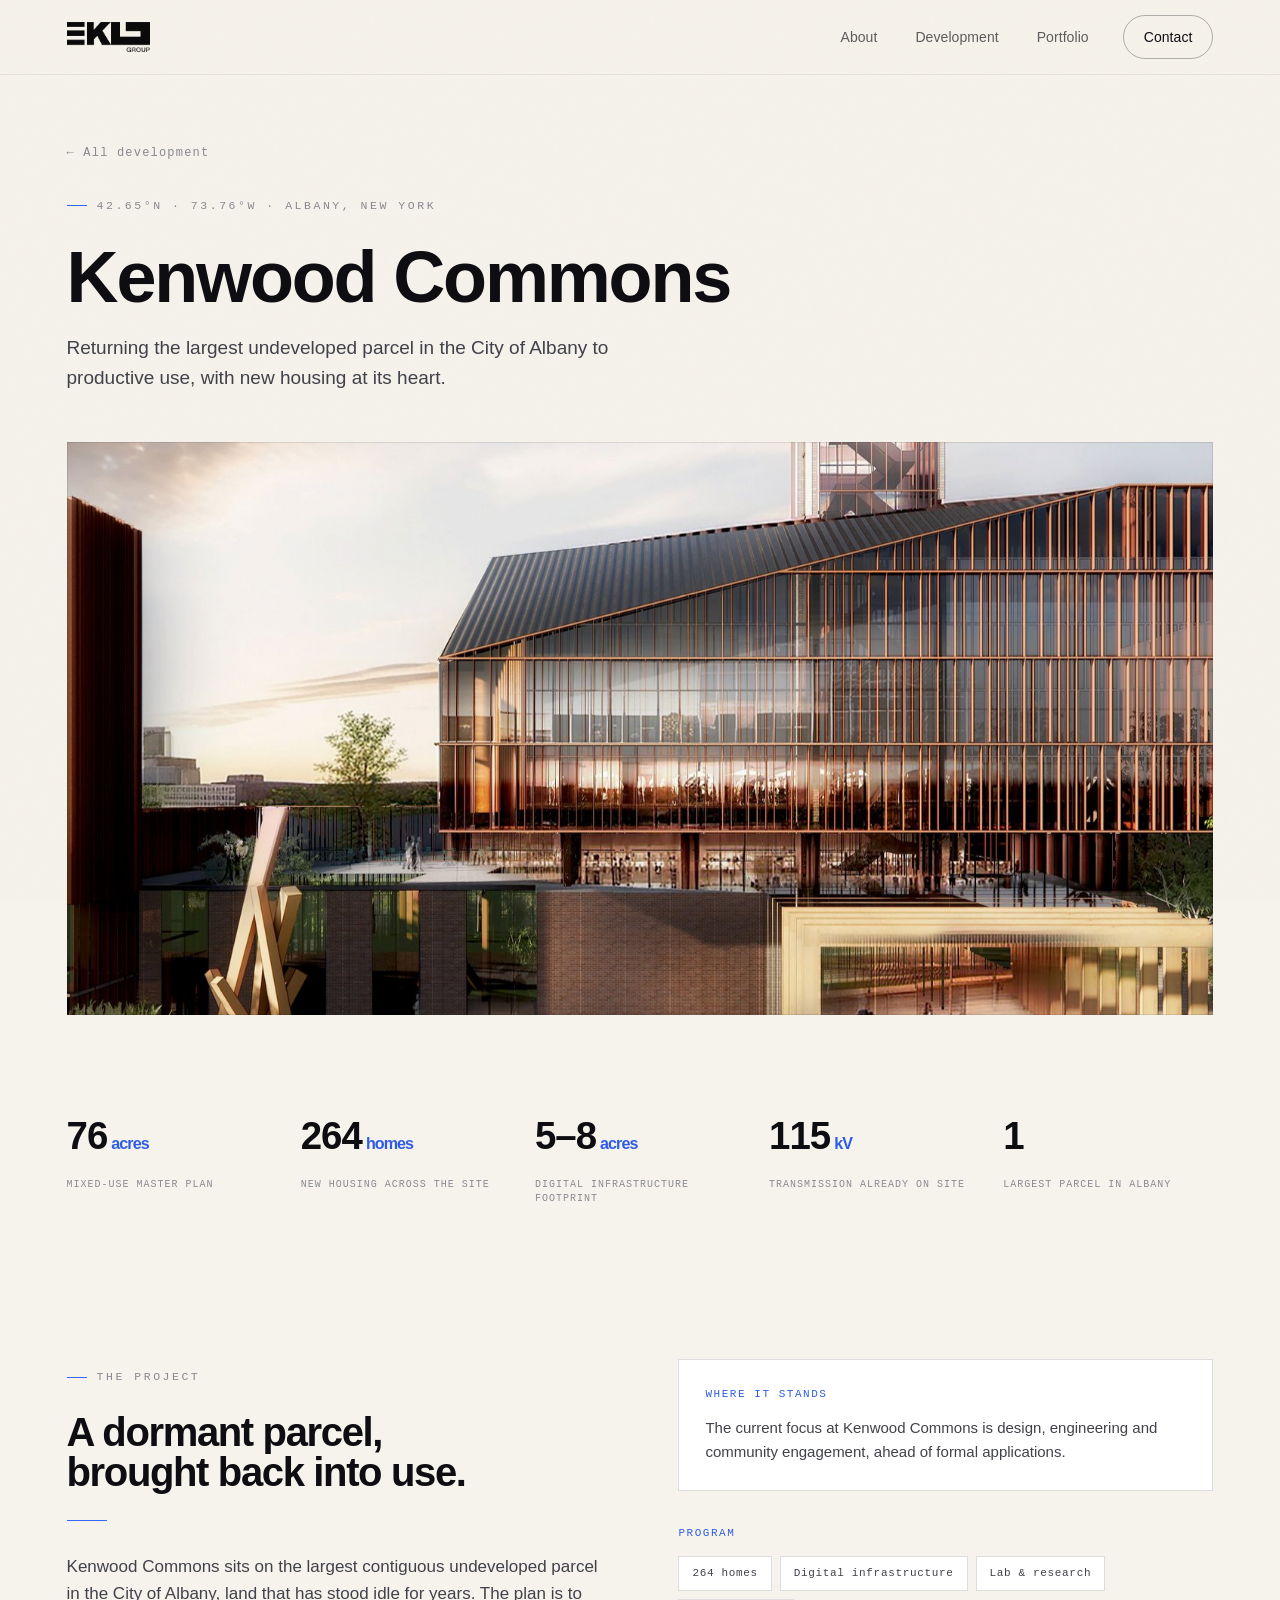
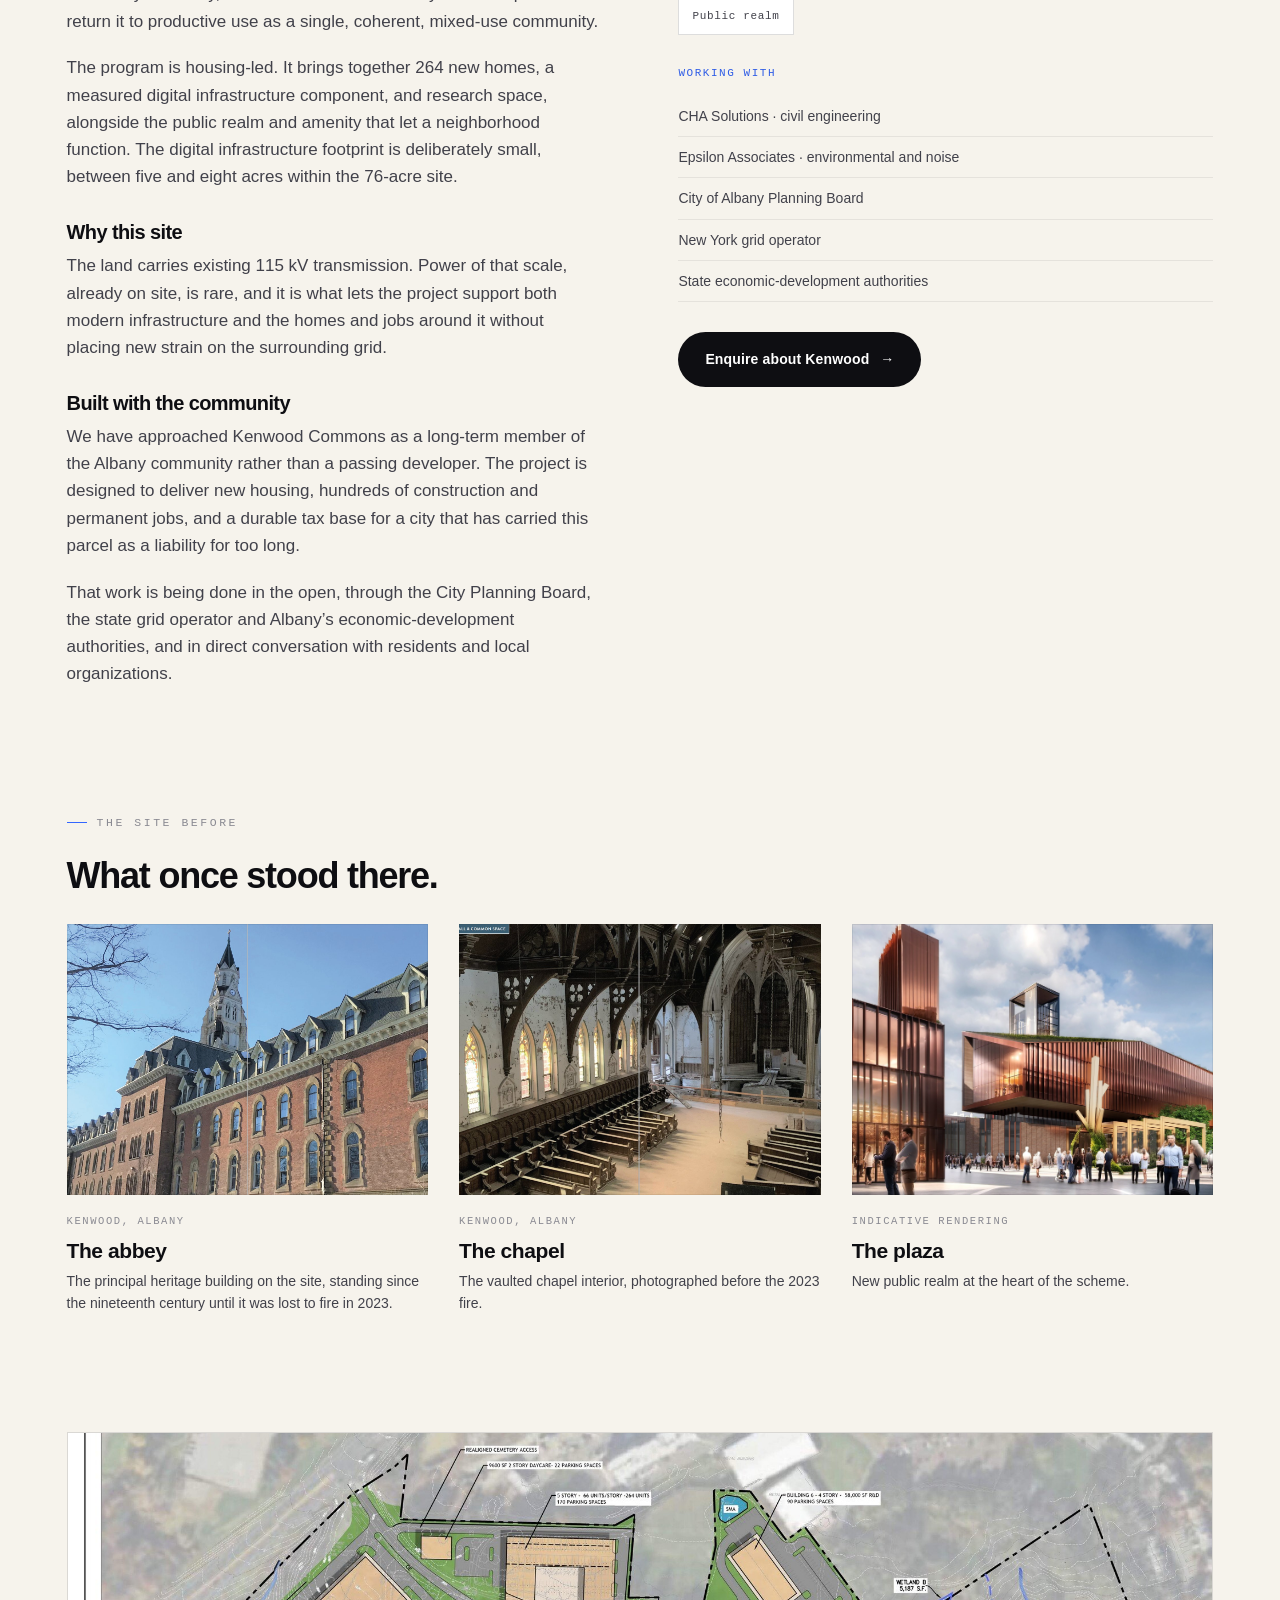
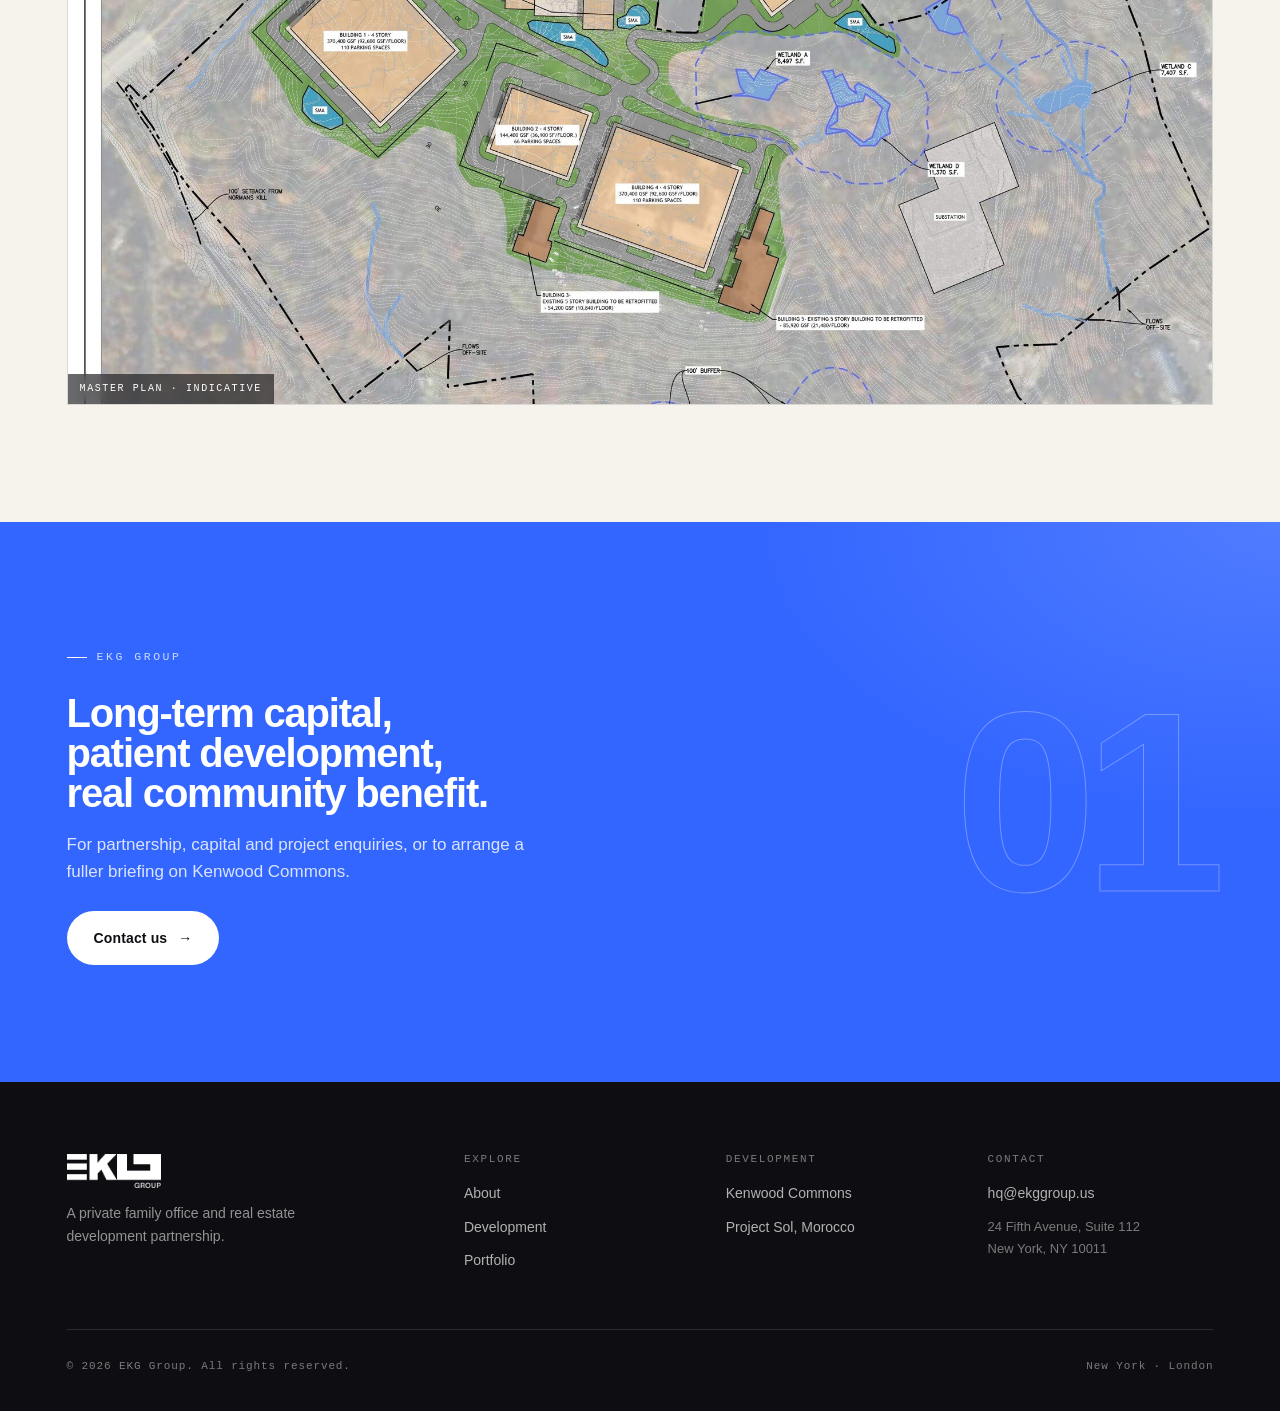
==== commit d3d4e0cd: "Kenwood accuracy: 115 kV, drop light-industrial/flex-industrial, heritage strip past tense" ====
--- a/projects/kenwood-commons.html
+++ b/projects/kenwood-commons.html
@@ -4,7 +4,7 @@
 <meta charset="UTF-8">
 <meta name="viewport" content="width=device-width, initial-scale=1.0">
 <title>Kenwood Commons — Albany, New York | EKG Group</title>
-<meta name="description" content="Kenwood Commons is a 76-acre, housing-led mixed-use development on the largest contiguous undeveloped parcel in the City of Albany, on existing 345 kV transmission.">
+<meta name="description" content="Kenwood Commons is a 76-acre, housing-led mixed-use development on the largest contiguous undeveloped parcel in the City of Albany, on existing 115 kV transmission.">
 <meta name="theme-color" content="#F6F3EC">
 <link rel="icon" type="image/png" href="../assets/favicon.png">
 <link rel="stylesheet" href="../styles.css?v=54">
@@ -48,7 +48,7 @@
       <div class="stat"><div class="num">76<span class="u">acres</span></div><div class="lbl">Mixed-use master plan</div></div>
       <div class="stat"><div class="num">264<span class="u">homes</span></div><div class="lbl">New housing across the site</div></div>
       <div class="stat"><div class="num">5&ndash;8<span class="u">acres</span></div><div class="lbl">Digital infrastructure footprint</div></div>
-      <div class="stat"><div class="num">345<span class="u">kV</span></div><div class="lbl">Transmission already on site</div></div>
+      <div class="stat"><div class="num">115<span class="u">kV</span></div><div class="lbl">Transmission already on site</div></div>
       <div class="stat"><div class="num">1</div><div class="lbl">Largest parcel in Albany</div></div>
     </div>
   </div>
@@ -62,9 +62,9 @@
       <h2 class="title" style="font-size:clamp(26px,3.4vw,40px)">A dormant parcel, brought back into use.</h2>
       <hr class="accent">
       <p>Kenwood Commons sits on the largest contiguous undeveloped parcel in the City of Albany, land that has stood idle for years. The plan is to return it to productive use as a single, coherent, mixed-use community.</p>
-      <p>The program is housing-led. It brings together 264 new homes, a measured digital infrastructure component, and light industrial and research space, alongside the public realm and amenity that let a neighborhood function. The digital infrastructure footprint is deliberately small, between five and eight acres within the 76-acre site.</p>
+      <p>The program is housing-led. It brings together 264 new homes, a measured digital infrastructure component, and research space, alongside the public realm and amenity that let a neighborhood function. The digital infrastructure footprint is deliberately small, between five and eight acres within the 76-acre site.</p>
       <h3>Why this site</h3>
-      <p>The land carries existing 345 kV transmission. Power of that scale, already on site, is rare, and it is what lets the project support both modern infrastructure and the homes and jobs around it without placing new strain on the surrounding grid.</p>
+      <p>The land carries existing 115 kV transmission. Power of that scale, already on site, is rare, and it is what lets the project support both modern infrastructure and the homes and jobs around it without placing new strain on the surrounding grid.</p>
       <h3>Built with the community</h3>
       <p>We have approached Kenwood Commons as a long-term member of the Albany community rather than a passing developer. The project is designed to deliver new housing, hundreds of construction and permanent jobs, and a durable tax base for a city that has carried this parcel as a liability for too long.</p>
       <p>That work is being done in the open, through the City Planning Board, the state grid operator and Albany&rsquo;s economic-development authorities, and in direct conversation with residents and local organizations.</p>
@@ -81,7 +81,6 @@
           <span class="tag">264 homes</span>
           <span class="tag">Digital infrastructure</span>
           <span class="tag">Lab &amp; research</span>
-          <span class="tag">Flex-industrial</span>
           <span class="tag">Public realm</span>
         </div>
       </div>
@@ -103,12 +102,12 @@
 <!-- ===================== HERITAGE ===================== -->
 <section style="padding-top:0">
   <div class="wrap">
-    <span class="eyebrow">The existing fabric</span>
-    <h2 class="title" style="font-size:clamp(24px,3vw,36px);margin-bottom:30px">What stands there today.</h2>
+    <span class="eyebrow">The site before</span>
+    <h2 class="title" style="font-size:clamp(24px,3vw,36px);margin-bottom:30px">What once stood there.</h2>
     <div class="pgrid">
-      <article class="pcard"><div class="ph"><img src="../assets/gallery/kenwood-abbey.jpg" alt="The historic abbey building at Kenwood" loading="lazy"></div><div class="meta"><div class="loc">Kenwood, Albany</div><h3>The abbey</h3><p>The principal heritage building on the site, standing since the nineteenth century.</p></div></article>
-      <article class="pcard"><div class="ph"><img src="../assets/gallery/kenwood-chapel.jpg" alt="The chapel interior at Kenwood" loading="lazy"></div><div class="meta"><div class="loc">Kenwood, Albany</div><h3>The chapel</h3><p>The vaulted chapel interior, retained within the master plan.</p></div></article>
-      <article class="pcard"><div class="ph"><img src="../assets/renderings/kenwood-plaza.jpg" alt="Kenwood Commons plaza, indicative rendering" loading="lazy"></div><div class="meta"><div class="loc">Indicative rendering</div><h3>The plaza</h3><p>New public realm at the heart of the scheme, framed by the retained fabric.</p></div></article>
+      <article class="pcard"><div class="ph"><img src="../assets/gallery/kenwood-abbey.jpg" alt="The abbey building at Kenwood, lost to fire in 2023" loading="lazy"></div><div class="meta"><div class="loc">Kenwood, Albany</div><h3>The abbey</h3><p>The principal heritage building on the site, standing since the nineteenth century until it was lost to fire in 2023.</p></div></article>
+      <article class="pcard"><div class="ph"><img src="../assets/gallery/kenwood-chapel.jpg" alt="The chapel interior at Kenwood, lost to fire in 2023" loading="lazy"></div><div class="meta"><div class="loc">Kenwood, Albany</div><h3>The chapel</h3><p>The vaulted chapel interior, photographed before the 2023 fire.</p></div></article>
+      <article class="pcard"><div class="ph"><img src="../assets/renderings/kenwood-plaza.jpg" alt="Kenwood Commons plaza, indicative rendering" loading="lazy"></div><div class="meta"><div class="loc">Indicative rendering</div><h3>The plaza</h3><p>New public realm at the heart of the scheme.</p></div></article>
     </div>
   </div>
 </section>
--- a/styles.css
+++ b/styles.css
@@ -263,9 +263,16 @@
 .acell:nth-child(odd){border-right:1px solid var(--line)}
 .acell:hover{background:var(--card-2)}
 .acell .cn{font-family:var(--mono);font-size:11px;letter-spacing:.16em;text-transform:uppercase;color:var(--blue-lift);display:block;margin-bottom:22px}
-.acell h3{font-size:clamp(21px,2.3vw,28px);color:var(--ink);margin-bottom:14px;letter-spacing:-.02em}
+.acell h3{font-size:clamp(21px,2.3vw,28px);color:var(--ink);margin-bottom:14px;letter-spacing:-.02em;padding-right:clamp(48px,4.4vw,64px)}
 .acell p{font-size:15.5px;color:var(--body);line-height:1.6;max-width:46ch}
 .acell.lead-cell::before{content:"";position:absolute;top:-1px;left:0;width:56px;height:2px;background:var(--blue)}
+/* quadrant marks — drafting glyphs, top-right of each cell */
+.amark{position:absolute;top:clamp(26px,3vw,44px);right:clamp(26px,3vw,44px);width:clamp(34px,3vw,44px);height:clamp(34px,3vw,44px)}
+.amark svg{width:100%;height:100%;overflow:visible}
+.amark svg *{stroke:var(--blue-lift);stroke-width:1.5;stroke-linecap:round;stroke-linejoin:round;vector-effect:non-scaling-stroke}
+.amark svg circle[r="2.6"],.amark svg circle[r="2.4"],.amark svg circle[r="1.8"],.amark svg circle[r="1.6"]{fill:var(--blue-lift);fill-opacity:.14}
+.amark{opacity:.55;transition:opacity .35s var(--ease),transform .5s var(--ease)}
+.acell:hover .amark{opacity:1;transform:translateY(-2px)}
 
 /* ============================================================
    CURRENT DEVELOPMENT — powered-land grid
@@ -389,7 +396,7 @@
 /* editorial list */
 .ledger{margin-top:clamp(46px,6vh,72px);border-top:1px solid var(--line)}
 .ledger .lhead{font-family:var(--mono);font-size:11px;letter-spacing:.18em;text-transform:uppercase;color:var(--mute);padding:26px 0 8px}
-.lrow{display:grid;grid-template-columns:1.5fr 1.2fr auto;gap:20px;padding:22px 0;border-bottom:1px solid var(--line);
+.lrow{display:grid;grid-template-columns:30px 1.5fr 1.2fr auto;gap:20px;padding:22px 0;border-bottom:1px solid var(--line);
   align-items:baseline;transition:padding .3s var(--ease),background .3s;position:relative}
 .lrow::after{content:"↗";position:absolute;right:2px;top:22px;color:var(--mute);font-size:15px;transition:color .3s,transform .3s var(--ease)}
 .lrow:hover{padding-left:14px}
@@ -397,6 +404,12 @@
 .lrow .nm{font-size:clamp(17px,1.8vw,21px);color:var(--ink);font-weight:600;letter-spacing:-.01em}
 .lrow .lc{font-size:14px;color:var(--body)}
 .lrow .ty{font-family:var(--mono);font-size:11px;letter-spacing:.08em;text-transform:uppercase;color:var(--mute);padding-right:26px}
+/* ledger asset icons */
+.lrow .lic{width:22px;height:22px;align-self:center;color:var(--mute);transition:color .3s}
+.lrow .lic svg{width:100%;height:100%;overflow:visible}
+.lrow .lic svg *{stroke:currentColor;stroke-width:1.4;stroke-linecap:round;stroke-linejoin:round}
+.lrow .lic svg circle[r="1"]{fill:currentColor}
+.lrow:hover .lic{color:var(--blue-lift)}
 /* press — dark editorial band, white masthead cards */
 .press-band{background:var(--ink);position:relative;overflow:hidden}
 .press-band::before{content:"";position:absolute;inset:0;
@@ -406,7 +419,19 @@
 .press-band .eyebrow::before{background:var(--blue)}
 .press-band h2.title{color:#fff}
 .press-band .lead{color:rgba(255,255,255,.6)}
-.pressgrid{display:grid;grid-template-columns:repeat(3,1fr);gap:clamp(14px,1.6vw,22px);margin-top:clamp(38px,5vh,58px)}
+.presshead{display:flex;align-items:flex-end;justify-content:space-between;gap:24px}
+.press-band .draghint.pdh{color:rgba(255,255,255,.4)}
+.press-band .draghint.pdh .dh-arr{color:var(--blue)}
+/* horizontal rail — bleeds to the right edge so the set reads as continuing */
+.pressrail{display:flex;gap:clamp(14px,1.6vw,22px);margin-top:clamp(38px,5vh,58px);
+  overflow-x:auto;overflow-y:visible;scroll-snap-type:x proximity;
+  padding:8px 0 30px;margin-right:calc(50% - 50vw);
+  cursor:grab;scrollbar-width:none;-ms-overflow-style:none}
+.pressrail::-webkit-scrollbar{display:none}
+.pressrail.grabbing{cursor:grabbing}
+.pressrail:focus-visible{outline:2px solid var(--blue);outline-offset:4px}
+.pressrail > *{flex:0 0 clamp(300px,27vw,376px);scroll-snap-align:start}
+.pressrail > *:last-child{margin-right:var(--gutter)}
 .presscard{display:flex;flex-direction:column;background:#fff;border:1px solid transparent;
   padding:clamp(24px,2.6vw,34px);text-decoration:none;color:inherit;position:relative;
   box-shadow:0 30px 60px -30px rgba(0,0,0,.55);
@@ -415,16 +440,18 @@
   transform:scaleX(0);transform-origin:left;transition:transform .5s var(--ease)}
 .presscard:hover{transform:translateY(-6px);box-shadow:0 44px 80px -34px rgba(0,0,0,.7)}
 .presscard:hover::before{transform:scaleX(1)}
-.presscard .plogo{height:44px;display:flex;align-items:center;
+/* uniform logo well so the hairline under every masthead lines up across the rail */
+.presscard .plogo{height:62px;display:flex;align-items:center;
   padding-bottom:18px;margin-bottom:18px;border-bottom:1px solid var(--line)}
-.presscard .plogo img{height:100%;width:auto;max-width:92%;object-fit:contain;object-position:left center}
-.presscard .plogo.plogo-tall{height:58px}
+.presscard .plogo img{max-height:100%;max-width:100%;width:auto;height:auto;
+  object-fit:contain;object-position:left center}
+.presscard .plogo.plogo-tall img{max-height:100%}
 .presscard h3{font-size:clamp(19px,1.9vw,24px);line-height:1.22;letter-spacing:-.015em;color:var(--ink);font-weight:700;margin:0 0 12px}
 .presscard p{font-size:14.5px;line-height:1.6;color:var(--body);margin:0 0 26px}
 .presscard .pread{margin-top:auto;font-family:var(--mono);font-size:11.5px;letter-spacing:.1em;text-transform:uppercase;color:var(--ink)}
 .presscard .pread .arr{color:var(--blue);display:inline-block;transition:transform .3s var(--ease)}
 .presscard:hover .pread .arr{transform:translate(3px,-3px)}
-@media(max-width:900px){.pressgrid{grid-template-columns:1fr}}
+@media(max-width:900px){.presshead{display:block}.pressrail > *{flex-basis:min(82vw,320px)}}
 
 /* ============================================================
    LEADERSHIP
@@ -731,7 +758,9 @@
   .pgrid{grid-template-columns:1fr}
   .pcard .ph{aspect-ratio:16/10}
   .kv-stats{grid-template-columns:repeat(2,1fr)}
-  .lrow{grid-template-columns:1fr;gap:5px}
+  .lrow{grid-template-columns:26px 1fr;gap:5px 14px}
+  .lrow .lic{grid-row:span 3;align-self:start;margin-top:2px}
+  .lrow .nm,.lrow .lc,.lrow .ty{grid-column:2}
   .lrow .ty{padding-right:0}
   .lrow::after{display:none}
   .ftop{grid-template-columns:1fr}
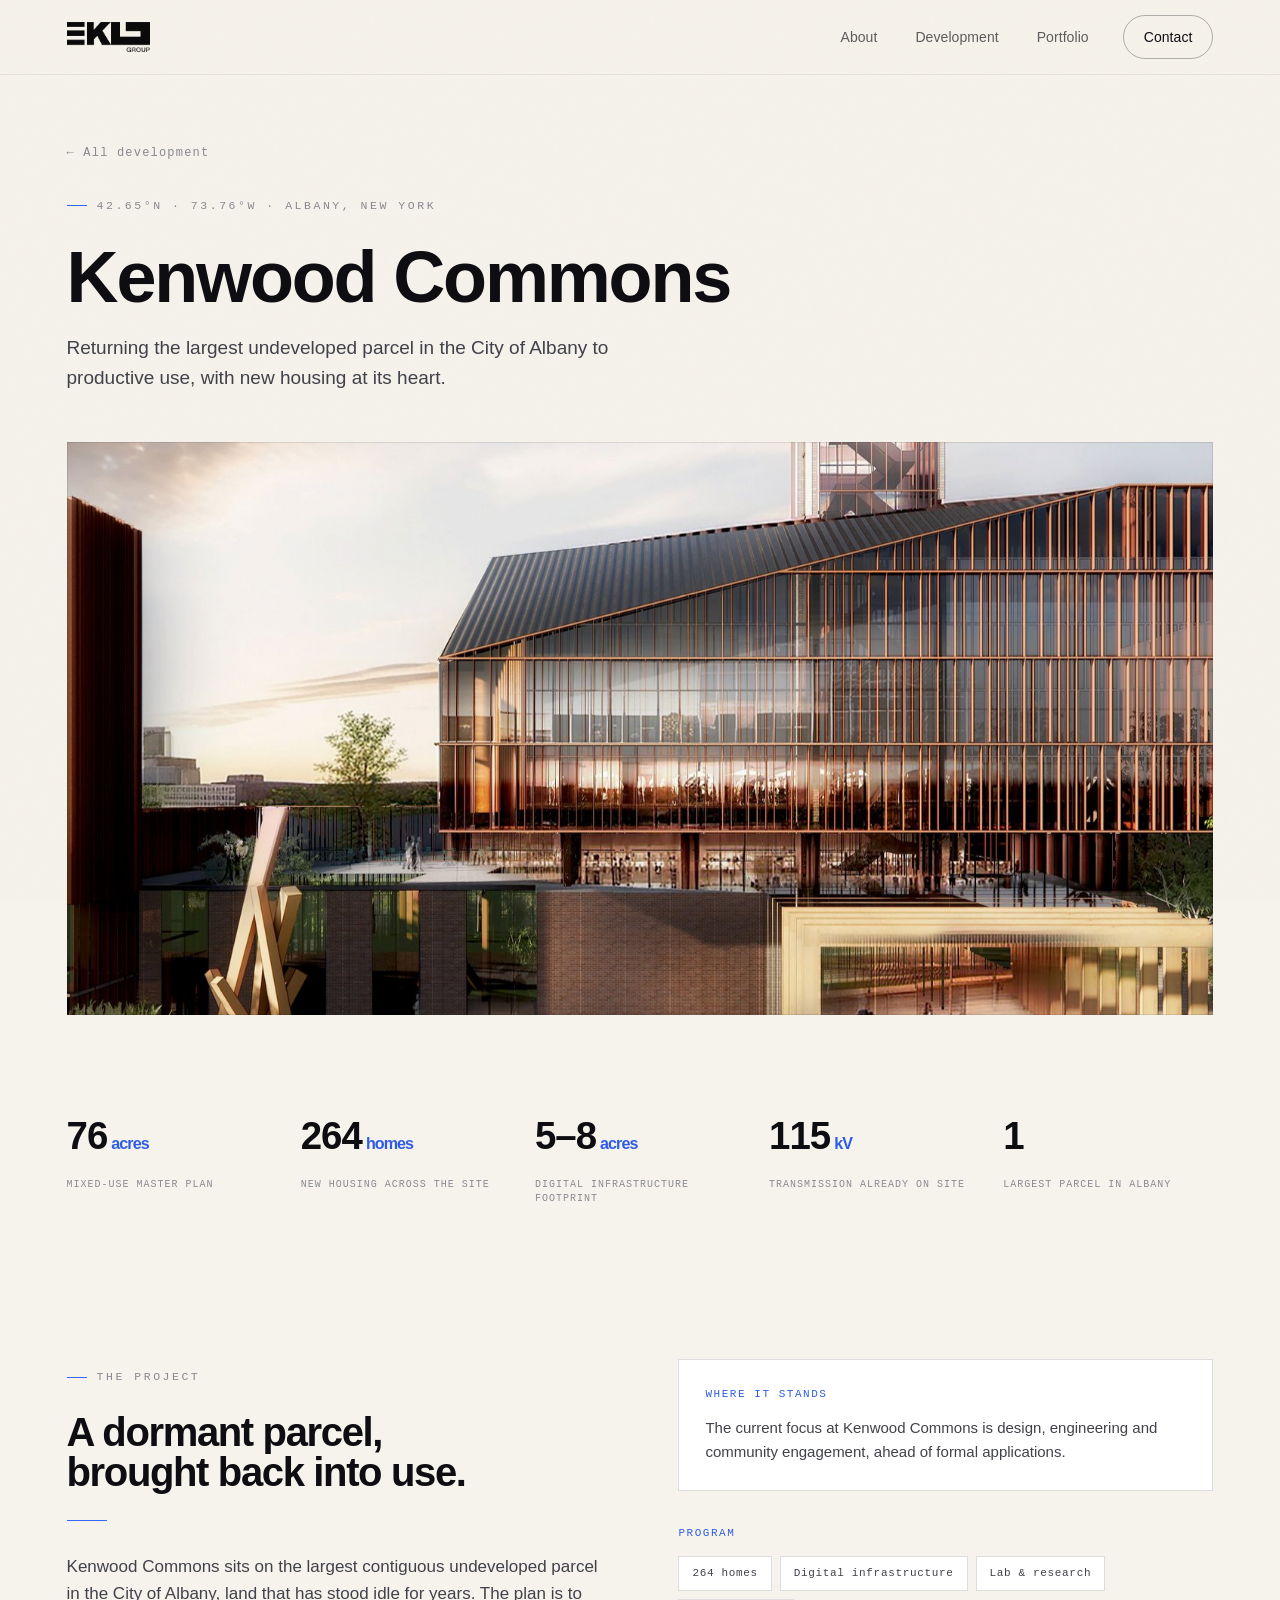
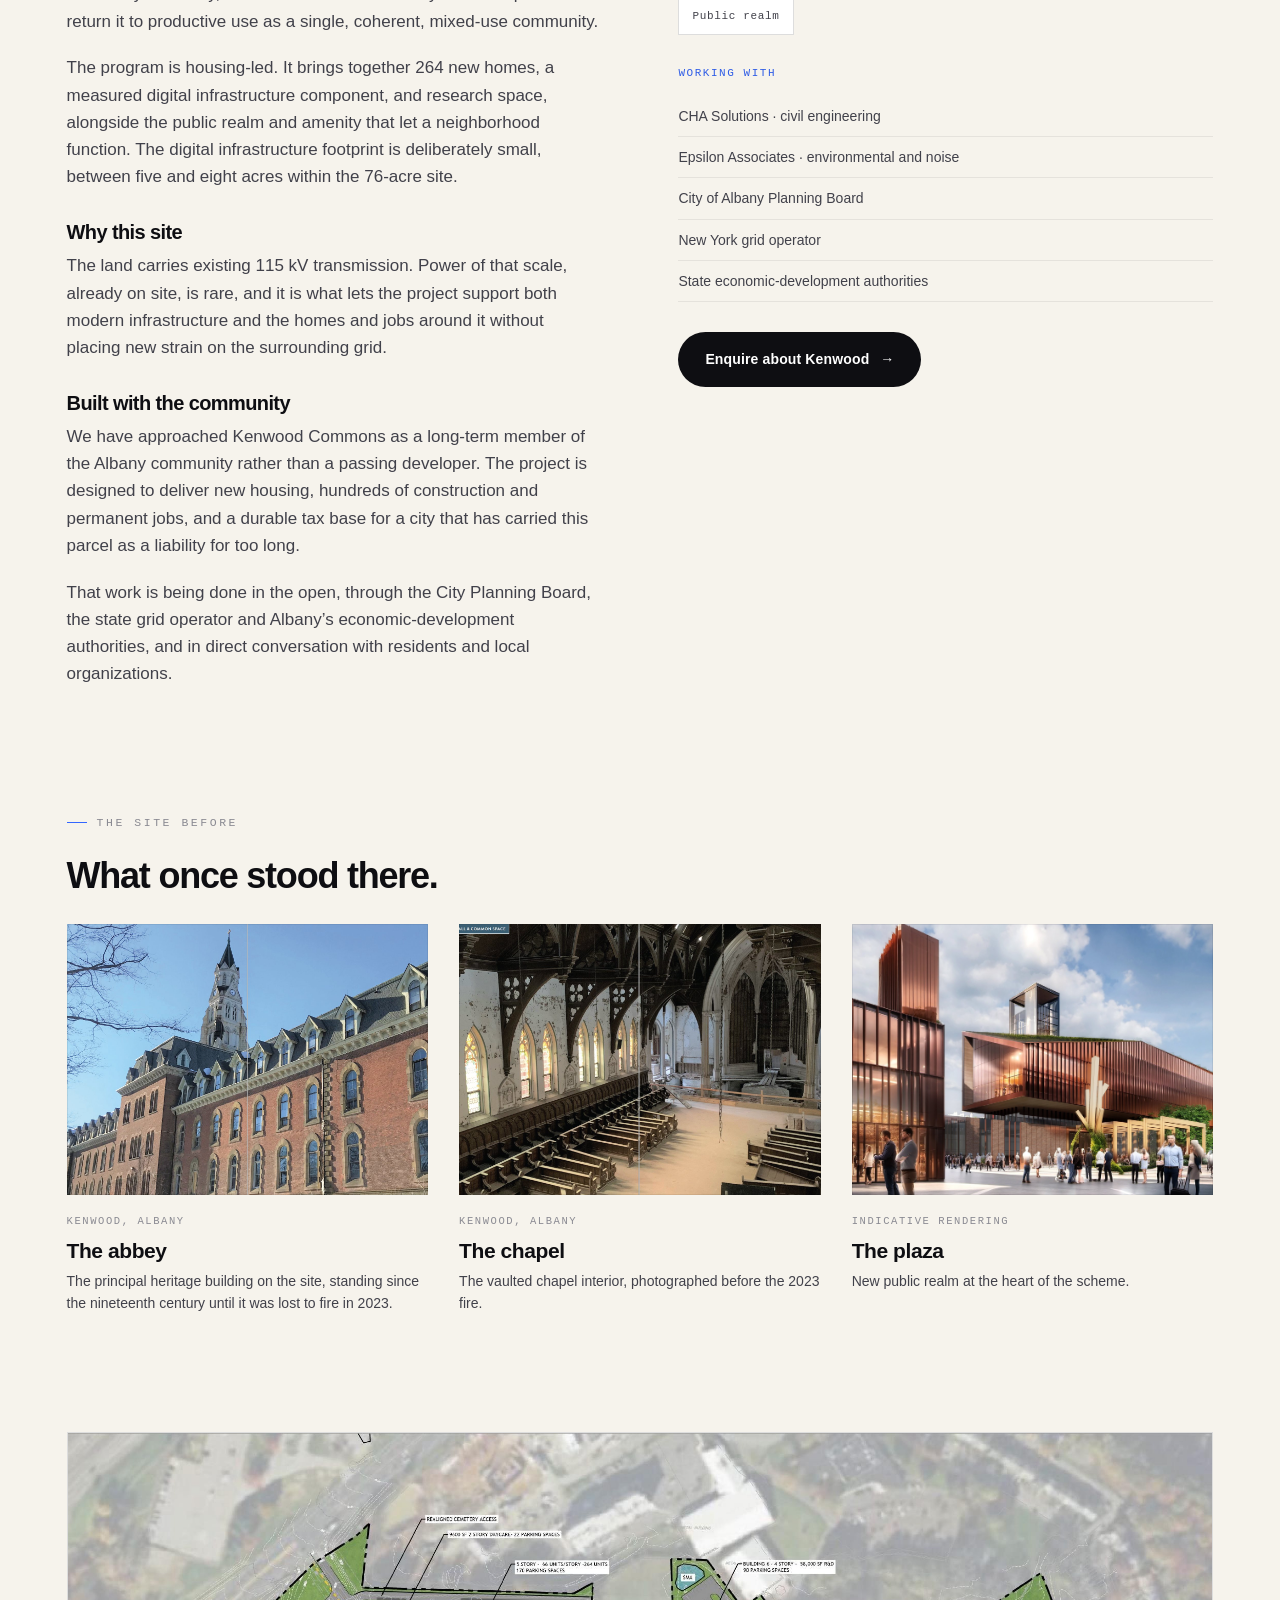
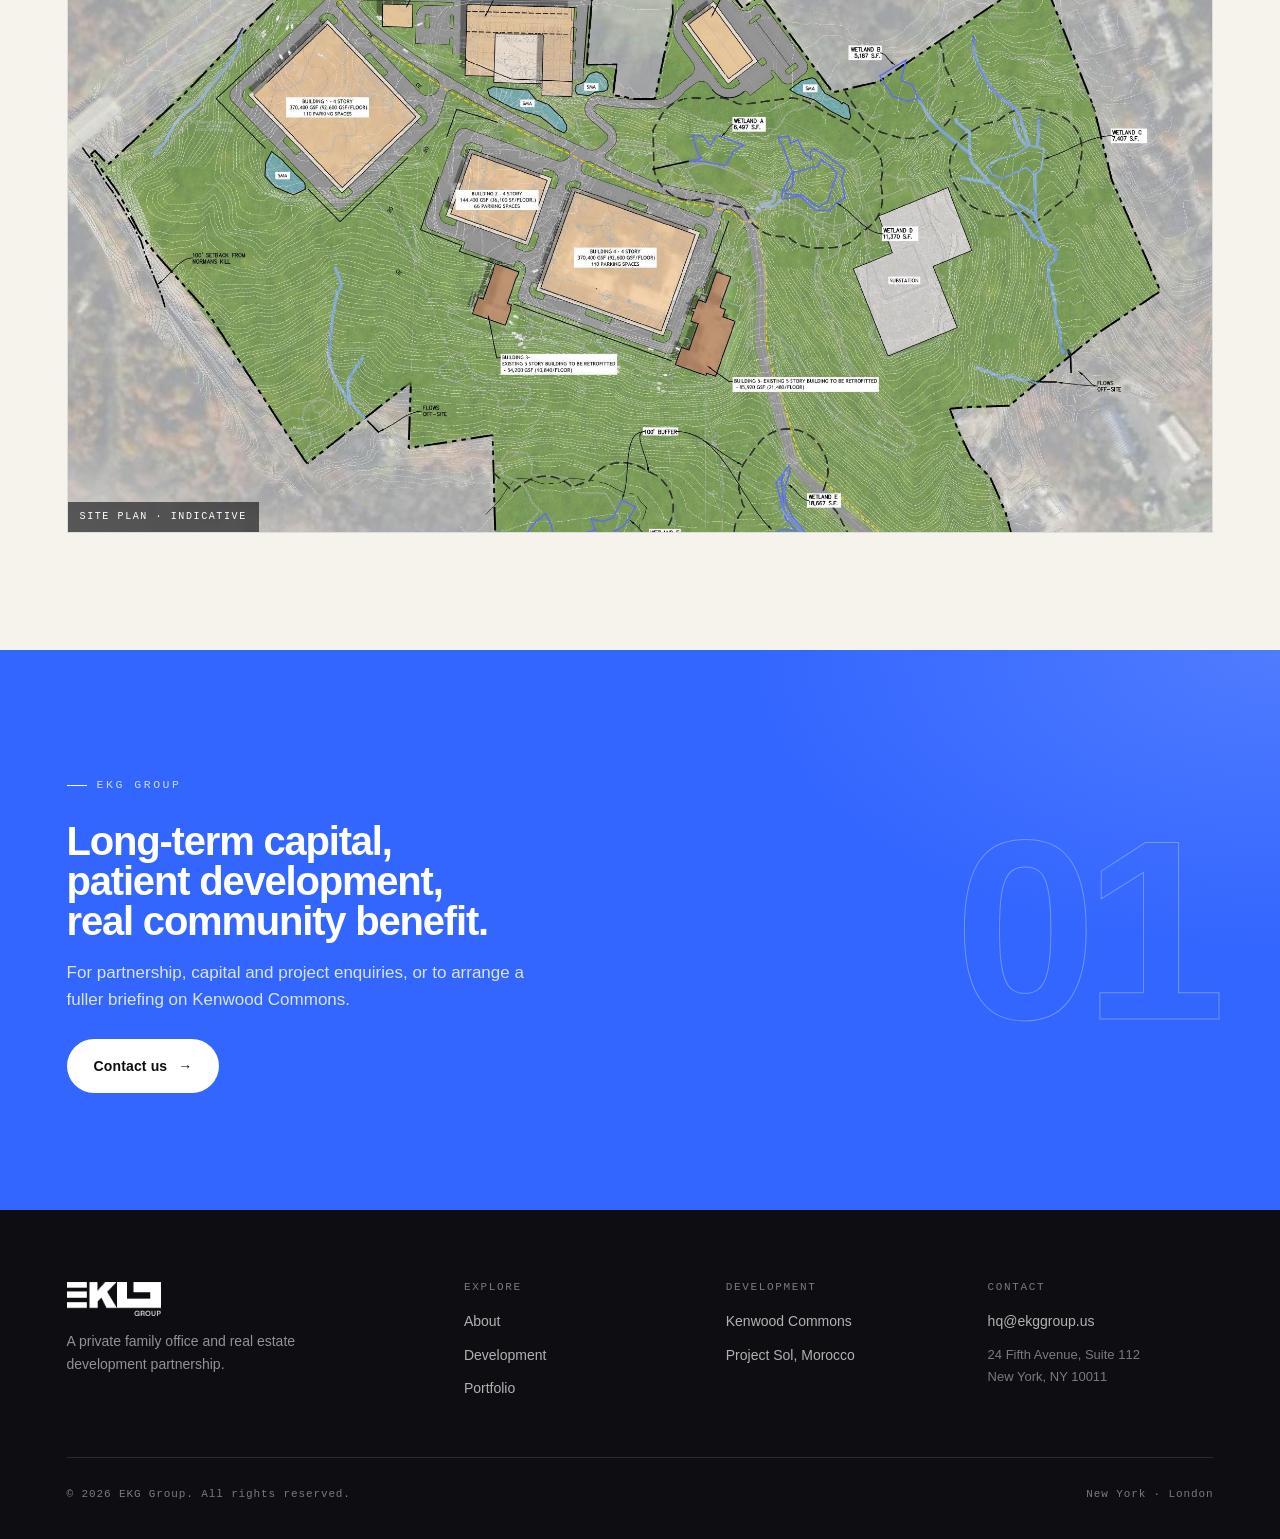
==== commit 30bb0acf: "Kenwood: new 2026 site plan (green space), heritage past tense, drop flex-industrial" ====
--- a/projects/kenwood-commons.html
+++ b/projects/kenwood-commons.html
@@ -115,9 +115,9 @@
 <!-- ===================== SITE PLAN ===================== -->
 <section style="padding-top:0">
   <div class="wrap">
-    <div class="media reveal" style="aspect-ratio:16/8;border:1px solid var(--line)">
-      <img src="../assets/renderings/kenwood-plan.jpg" alt="Kenwood Commons master plan" style="object-position:50% 35%">
-      <span class="cap">Master plan &middot; indicative</span>
+    <div class="media reveal" style="aspect-ratio:2224/1360;border:1px solid var(--line);background:#fff">
+      <img src="../assets/renderings/kenwood-plan-2026.jpg" alt="Kenwood Commons site plan: six buildings and 264 homes set within retained open space, wetlands and stream corridors across the 74-acre parcel" style="object-fit:contain;object-position:50% 50%">
+      <span class="cap">Site plan &middot; indicative</span>
     </div>
   </div>
 </section>
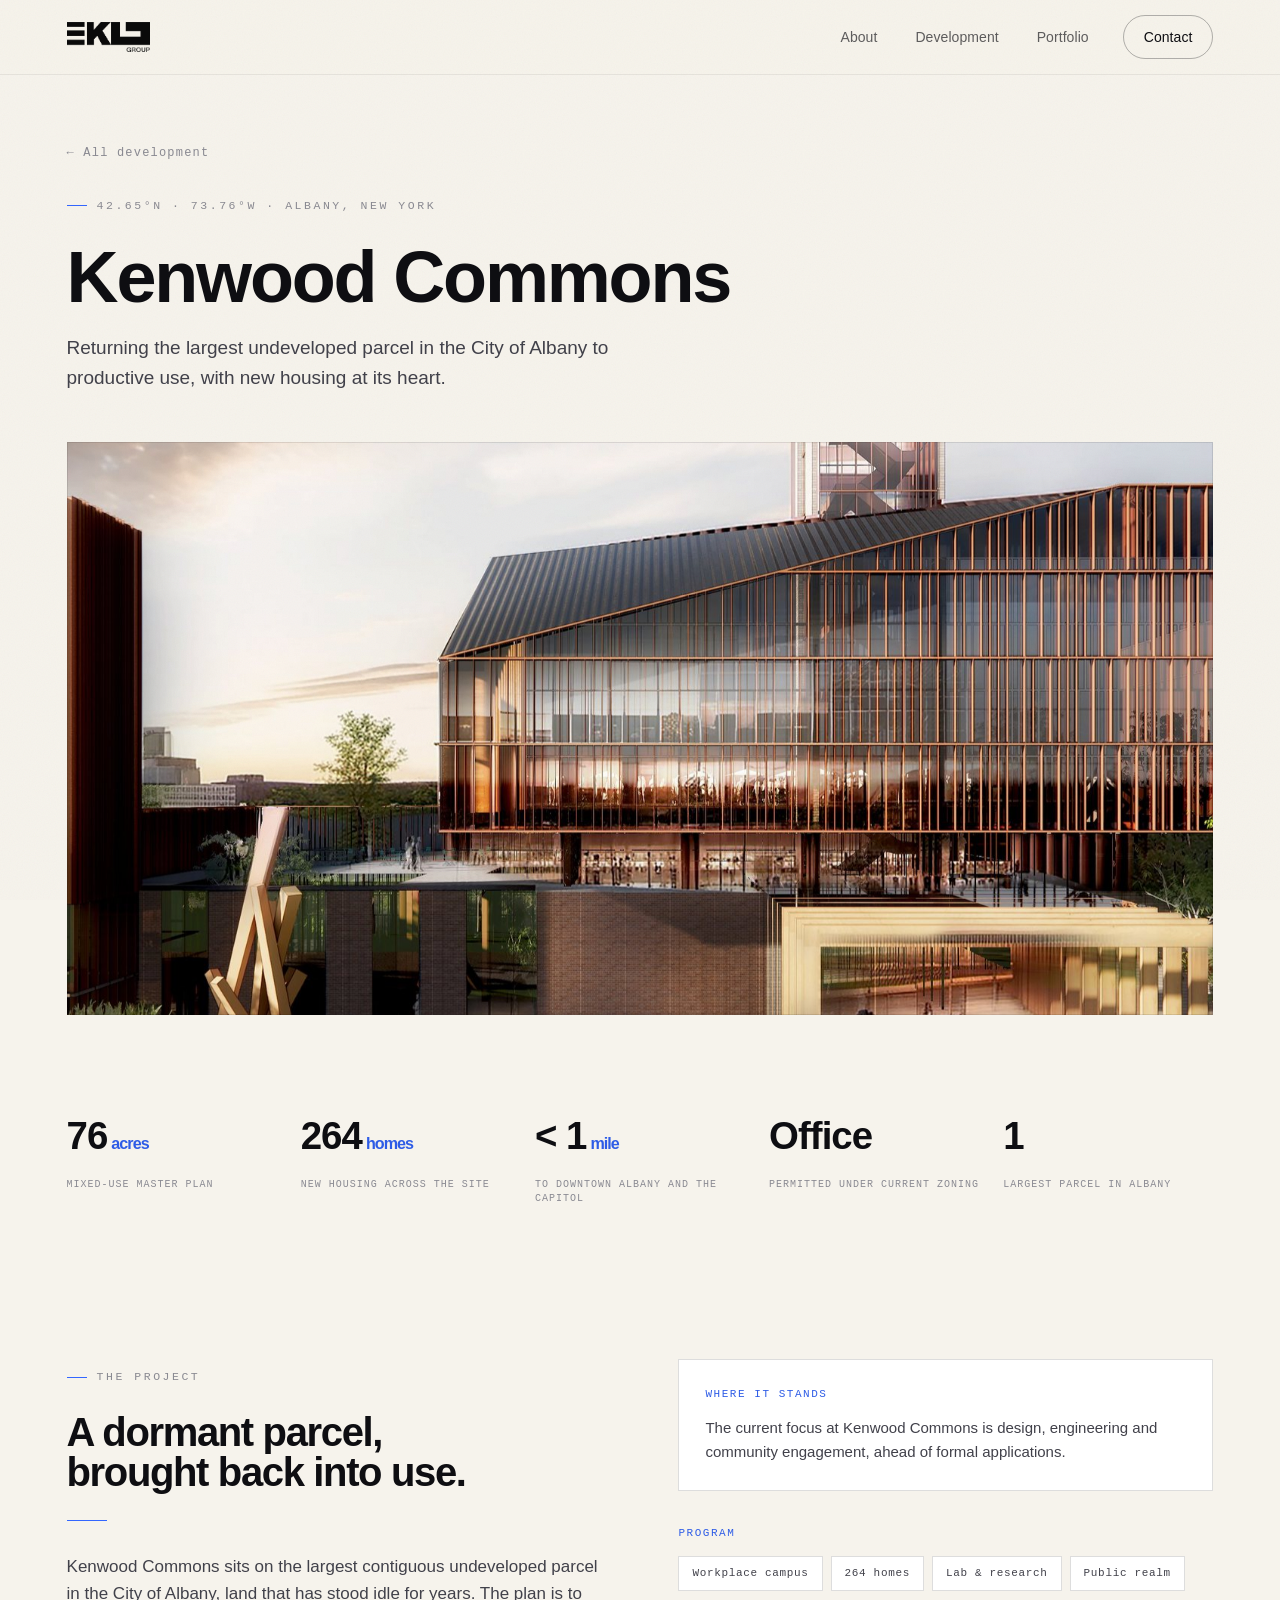
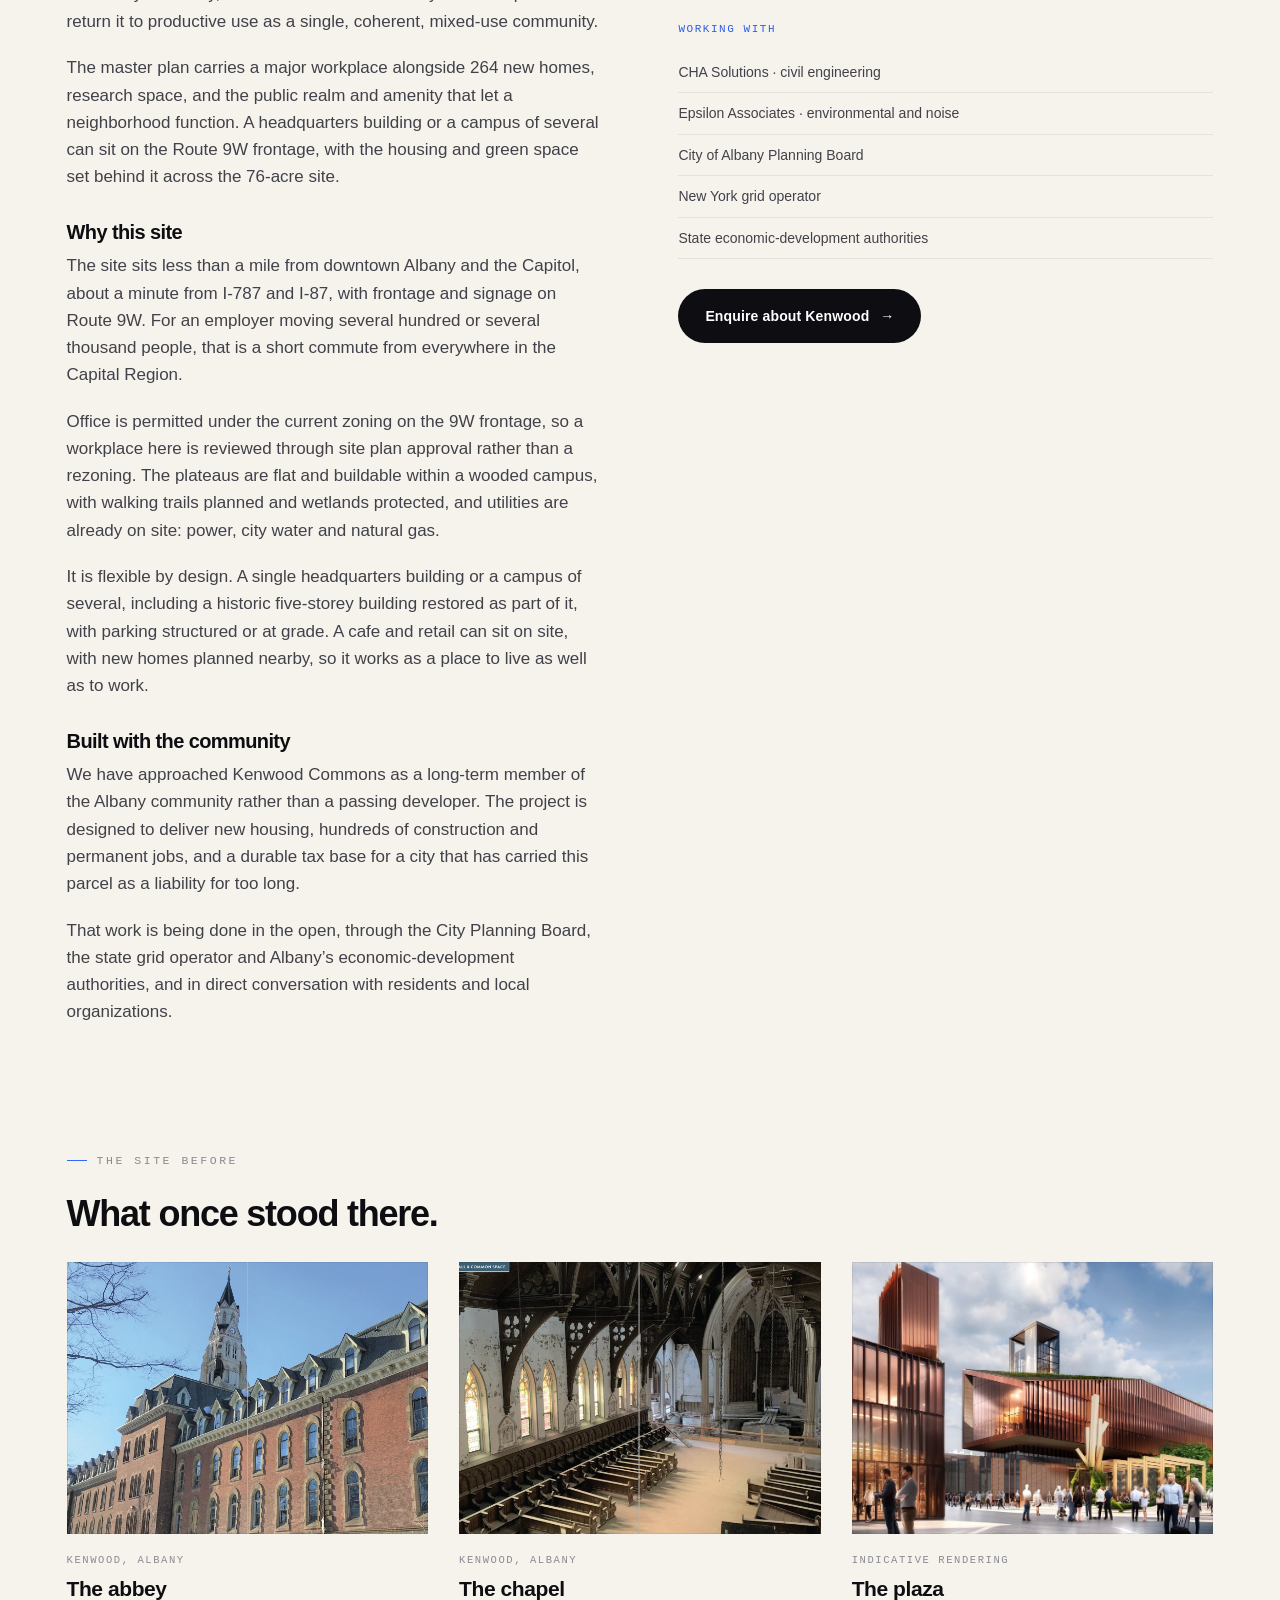
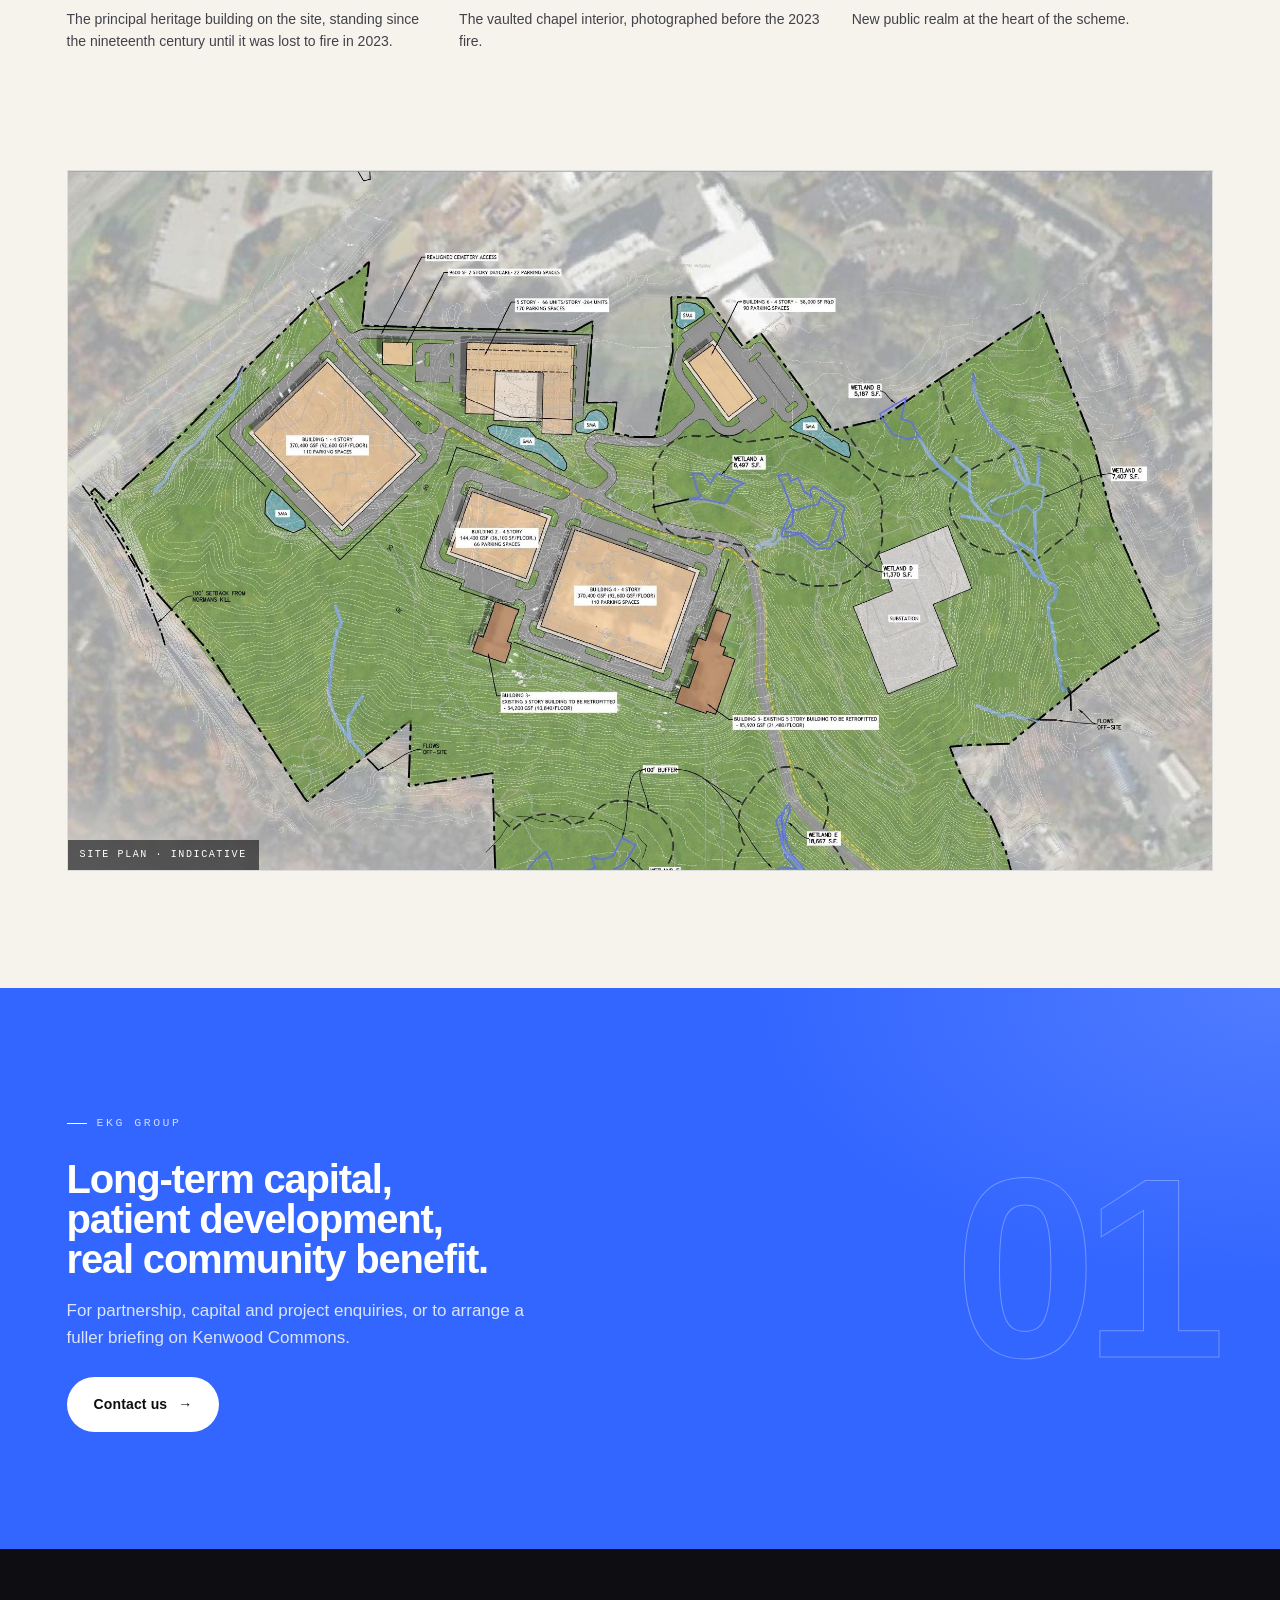
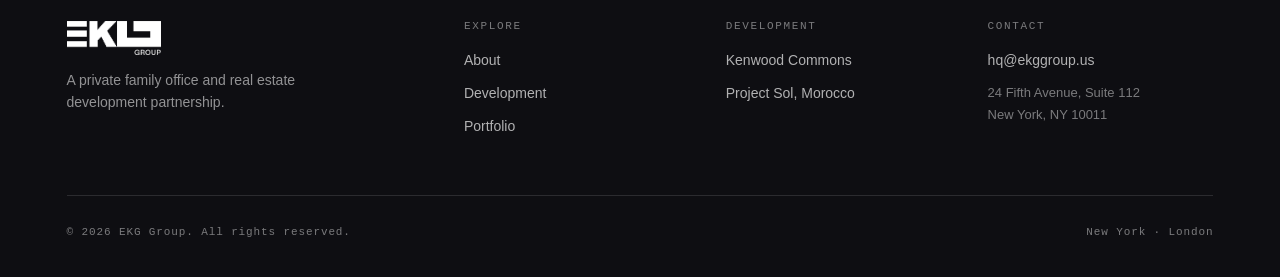
==== commit 3b09aa45: "Rebalance for office occupiers: workplaces in hero, Kenwood as workplace campus, build-to-suit band," ====
--- a/projects/kenwood-commons.html
+++ b/projects/kenwood-commons.html
@@ -4,7 +4,7 @@
 <meta charset="UTF-8">
 <meta name="viewport" content="width=device-width, initial-scale=1.0">
 <title>Kenwood Commons — Albany, New York | EKG Group</title>
-<meta name="description" content="Kenwood Commons is a 76-acre, housing-led mixed-use development on the largest contiguous undeveloped parcel in the City of Albany, on existing 115 kV transmission.">
+<meta name="description" content="Kenwood Commons is a 76-acre master-planned campus on the largest contiguous undeveloped parcel in the City of Albany, ready for a major workplace, with new homes, green space and trails.">
 <meta name="theme-color" content="#F6F3EC">
 <link rel="icon" type="image/png" href="../assets/favicon.png">
 <link rel="stylesheet" href="../styles.css?v=54">
@@ -47,8 +47,8 @@
     <div class="project-stats" style="border-top:0">
       <div class="stat"><div class="num">76<span class="u">acres</span></div><div class="lbl">Mixed-use master plan</div></div>
       <div class="stat"><div class="num">264<span class="u">homes</span></div><div class="lbl">New housing across the site</div></div>
-      <div class="stat"><div class="num">5&ndash;8<span class="u">acres</span></div><div class="lbl">Digital infrastructure footprint</div></div>
-      <div class="stat"><div class="num">115<span class="u">kV</span></div><div class="lbl">Transmission already on site</div></div>
+      <div class="stat"><div class="num">&lt; 1<span class="u">mile</span></div><div class="lbl">To downtown Albany and the Capitol</div></div>
+      <div class="stat"><div class="num">Office<span class="u"></span></div><div class="lbl">Permitted under current zoning</div></div>
       <div class="stat"><div class="num">1</div><div class="lbl">Largest parcel in Albany</div></div>
     </div>
   </div>
@@ -62,9 +62,11 @@
       <h2 class="title" style="font-size:clamp(26px,3.4vw,40px)">A dormant parcel, brought back into use.</h2>
       <hr class="accent">
       <p>Kenwood Commons sits on the largest contiguous undeveloped parcel in the City of Albany, land that has stood idle for years. The plan is to return it to productive use as a single, coherent, mixed-use community.</p>
-      <p>The program is housing-led. It brings together 264 new homes, a measured digital infrastructure component, and research space, alongside the public realm and amenity that let a neighborhood function. The digital infrastructure footprint is deliberately small, between five and eight acres within the 76-acre site.</p>
+      <p>The master plan carries a major workplace alongside 264 new homes, research space, and the public realm and amenity that let a neighborhood function. A headquarters building or a campus of several can sit on the Route 9W frontage, with the housing and green space set behind it across the 76-acre site.</p>
       <h3>Why this site</h3>
-      <p>The land carries existing 115 kV transmission. Power of that scale, already on site, is rare, and it is what lets the project support both modern infrastructure and the homes and jobs around it without placing new strain on the surrounding grid.</p>
+      <p>The site sits less than a mile from downtown Albany and the Capitol, about a minute from I-787 and I-87, with frontage and signage on Route 9W. For an employer moving several hundred or several thousand people, that is a short commute from everywhere in the Capital Region.</p>
+      <p>Office is permitted under the current zoning on the 9W frontage, so a workplace here is reviewed through site plan approval rather than a rezoning. The plateaus are flat and buildable within a wooded campus, with walking trails planned and wetlands protected, and utilities are already on site: power, city water and natural gas.</p>
+      <p>It is flexible by design. A single headquarters building or a campus of several, including a historic five-storey building restored as part of it, with parking structured or at grade. A cafe and retail can sit on site, with new homes planned nearby, so it works as a place to live as well as to work.</p>
       <h3>Built with the community</h3>
       <p>We have approached Kenwood Commons as a long-term member of the Albany community rather than a passing developer. The project is designed to deliver new housing, hundreds of construction and permanent jobs, and a durable tax base for a city that has carried this parcel as a liability for too long.</p>
       <p>That work is being done in the open, through the City Planning Board, the state grid operator and Albany&rsquo;s economic-development authorities, and in direct conversation with residents and local organizations.</p>
@@ -78,8 +80,8 @@
       <div class="partners" style="margin-top:34px">
         <div class="lab">Program</div>
         <div class="tagrow">
+          <span class="tag">Workplace campus</span>
           <span class="tag">264 homes</span>
-          <span class="tag">Digital infrastructure</span>
           <span class="tag">Lab &amp; research</span>
           <span class="tag">Public realm</span>
         </div>
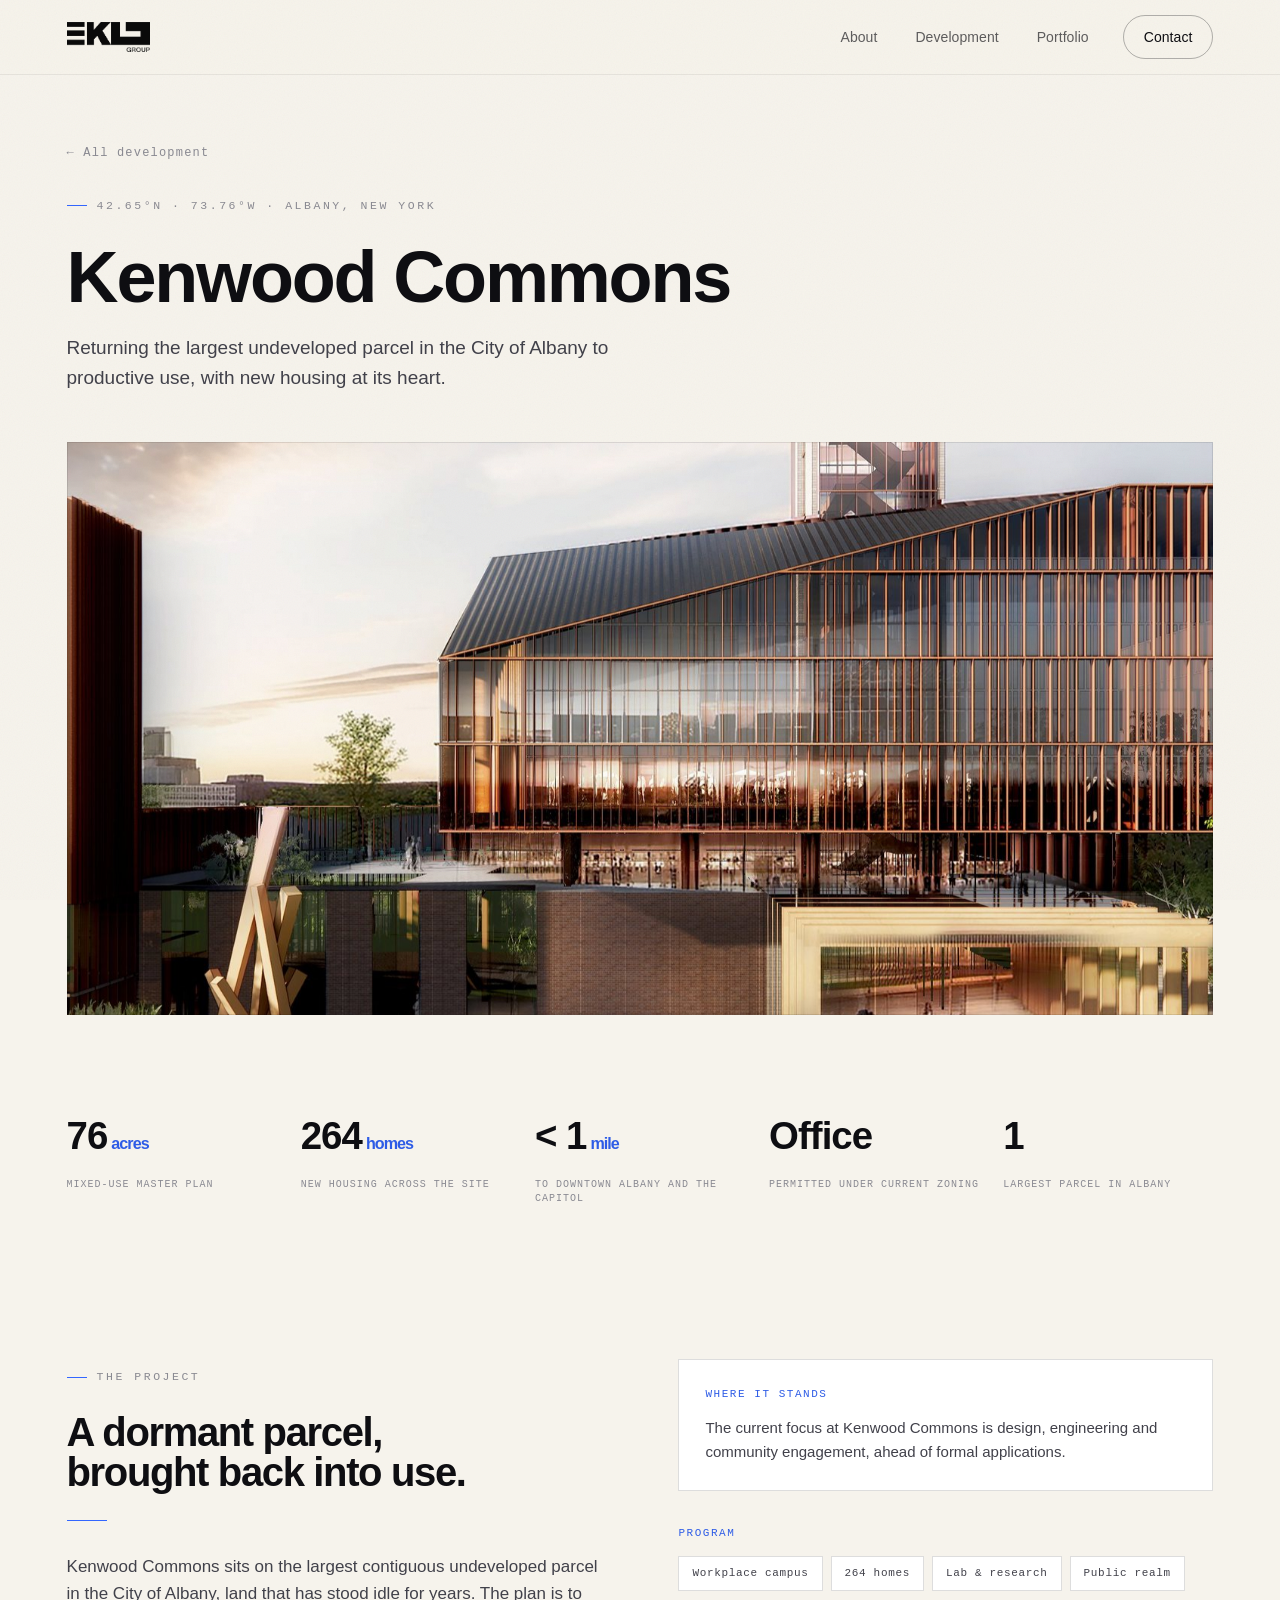
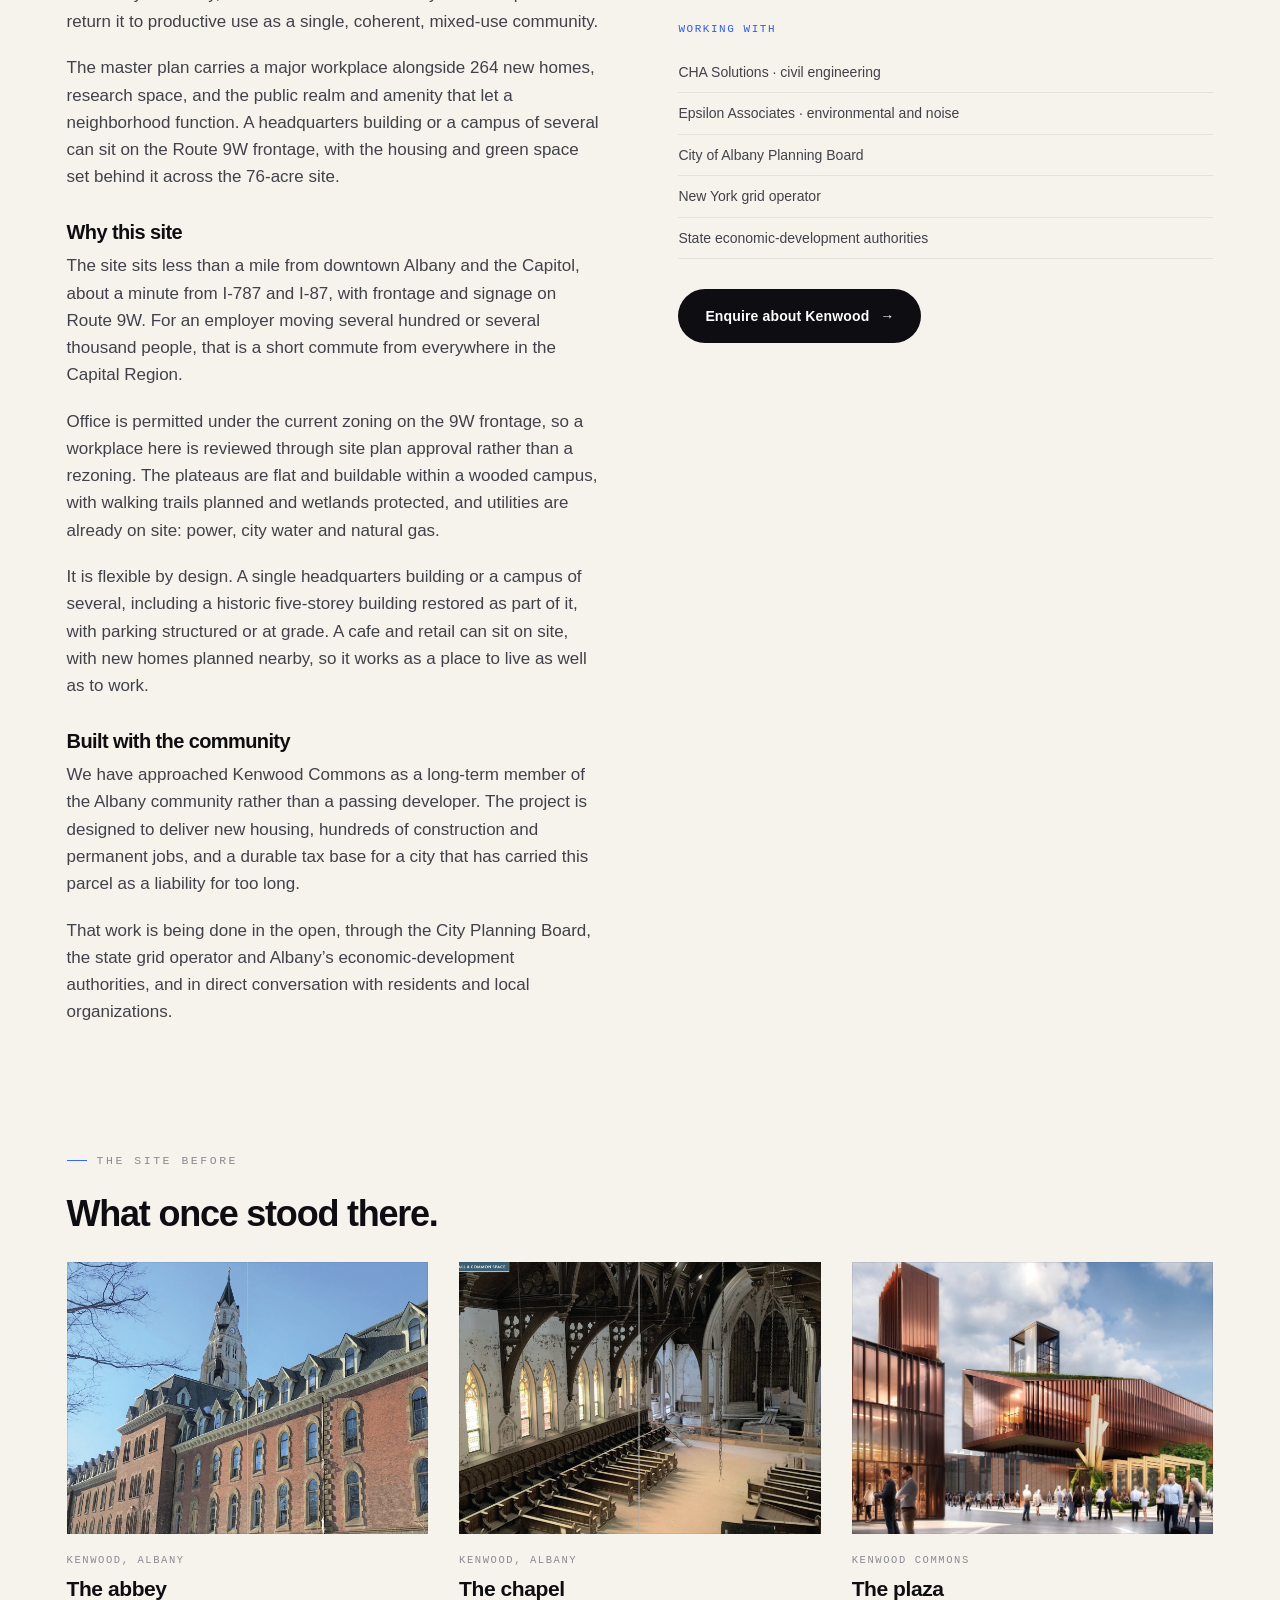
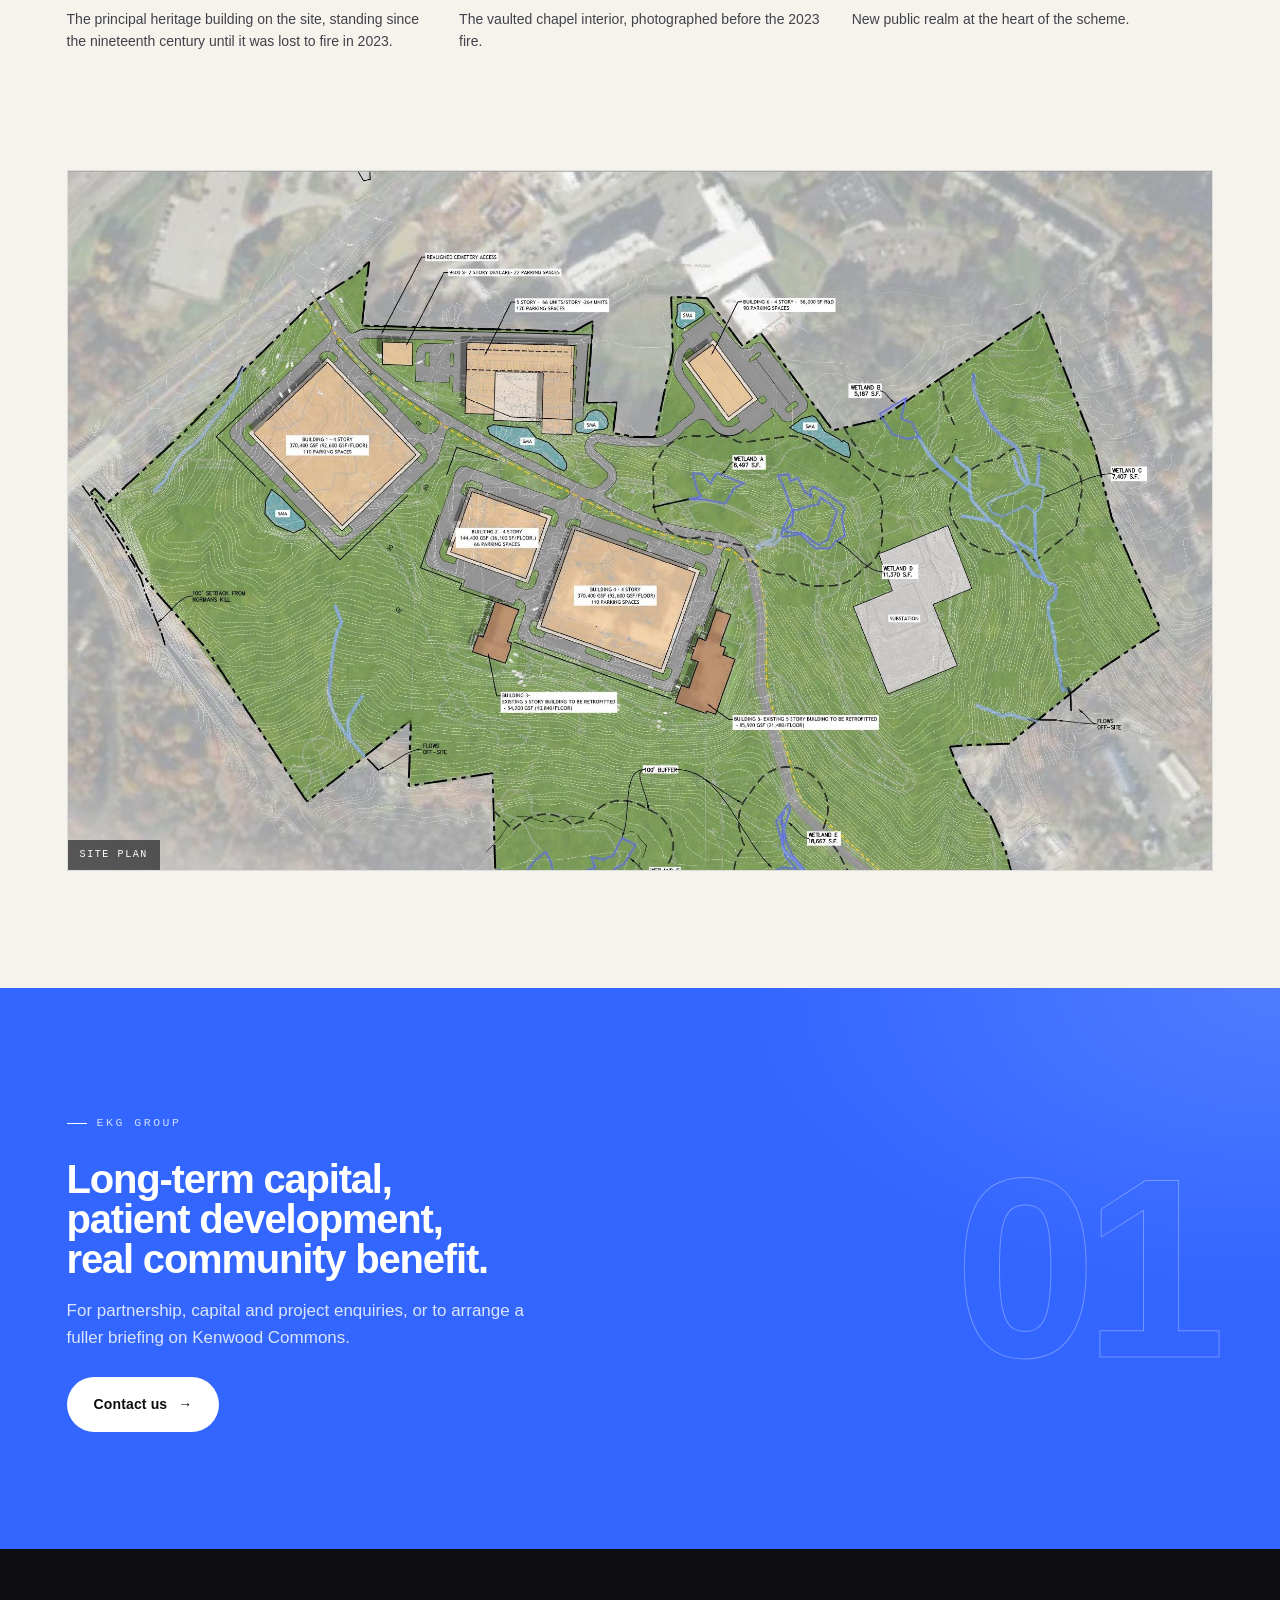
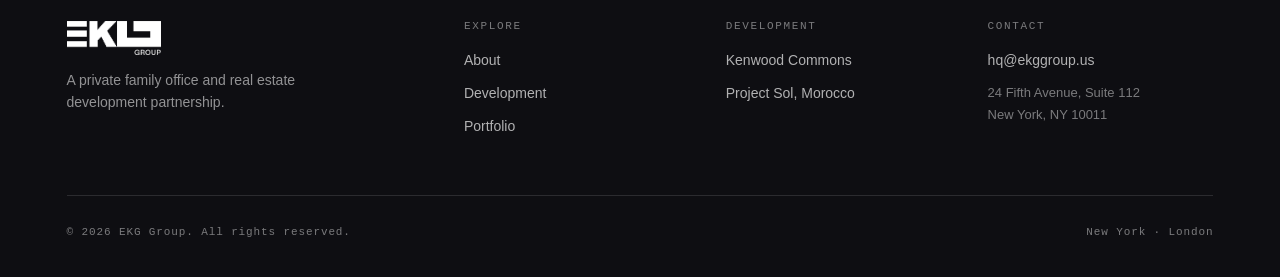
==== commit 02e8a0e5: "Pull DHL imagery, swap hero campus image, remove 'indicative' wording sitewide Co-Authored-By: Claud" ====
--- a/projects/kenwood-commons.html
+++ b/projects/kenwood-commons.html
@@ -37,7 +37,7 @@
     <p class="sub" style="max-width:56ch;margin-top:20px;font-size:19px">Returning the largest undeveloped parcel in the City of Albany to productive use, with new housing at its heart.</p>
   </div>
   <div class="wrap">
-    <div class="full-media par" data-par="16"><img src="../assets/renderings/kenwood-portal.jpg" alt="Kenwood Commons portal, indicative rendering"></div>
+    <div class="full-media par" data-par="16"><img src="../assets/renderings/kenwood-portal.jpg" alt="Kenwood Commons portal"></div>
   </div>
 </header>
 
@@ -109,7 +109,7 @@
     <div class="pgrid">
       <article class="pcard"><div class="ph"><img src="../assets/gallery/kenwood-abbey.jpg" alt="The abbey building at Kenwood, lost to fire in 2023" loading="lazy"></div><div class="meta"><div class="loc">Kenwood, Albany</div><h3>The abbey</h3><p>The principal heritage building on the site, standing since the nineteenth century until it was lost to fire in 2023.</p></div></article>
       <article class="pcard"><div class="ph"><img src="../assets/gallery/kenwood-chapel.jpg" alt="The chapel interior at Kenwood, lost to fire in 2023" loading="lazy"></div><div class="meta"><div class="loc">Kenwood, Albany</div><h3>The chapel</h3><p>The vaulted chapel interior, photographed before the 2023 fire.</p></div></article>
-      <article class="pcard"><div class="ph"><img src="../assets/renderings/kenwood-plaza.jpg" alt="Kenwood Commons plaza, indicative rendering" loading="lazy"></div><div class="meta"><div class="loc">Indicative rendering</div><h3>The plaza</h3><p>New public realm at the heart of the scheme.</p></div></article>
+      <article class="pcard"><div class="ph"><img src="../assets/renderings/kenwood-plaza.jpg" alt="Kenwood Commons plaza" loading="lazy"></div><div class="meta"><div class="loc">Kenwood Commons</div><h3>The plaza</h3><p>New public realm at the heart of the scheme.</p></div></article>
     </div>
   </div>
 </section>
@@ -119,7 +119,7 @@
   <div class="wrap">
     <div class="media reveal" style="aspect-ratio:2224/1360;border:1px solid var(--line);background:#fff">
       <img src="../assets/renderings/kenwood-plan-2026.jpg" alt="Kenwood Commons site plan: six buildings and 264 homes set within retained open space, wetlands and stream corridors across the 74-acre parcel" style="object-fit:contain;object-position:50% 50%">
-      <span class="cap">Site plan &middot; indicative</span>
+      <span class="cap">Site plan</span>
     </div>
   </div>
 </section>
